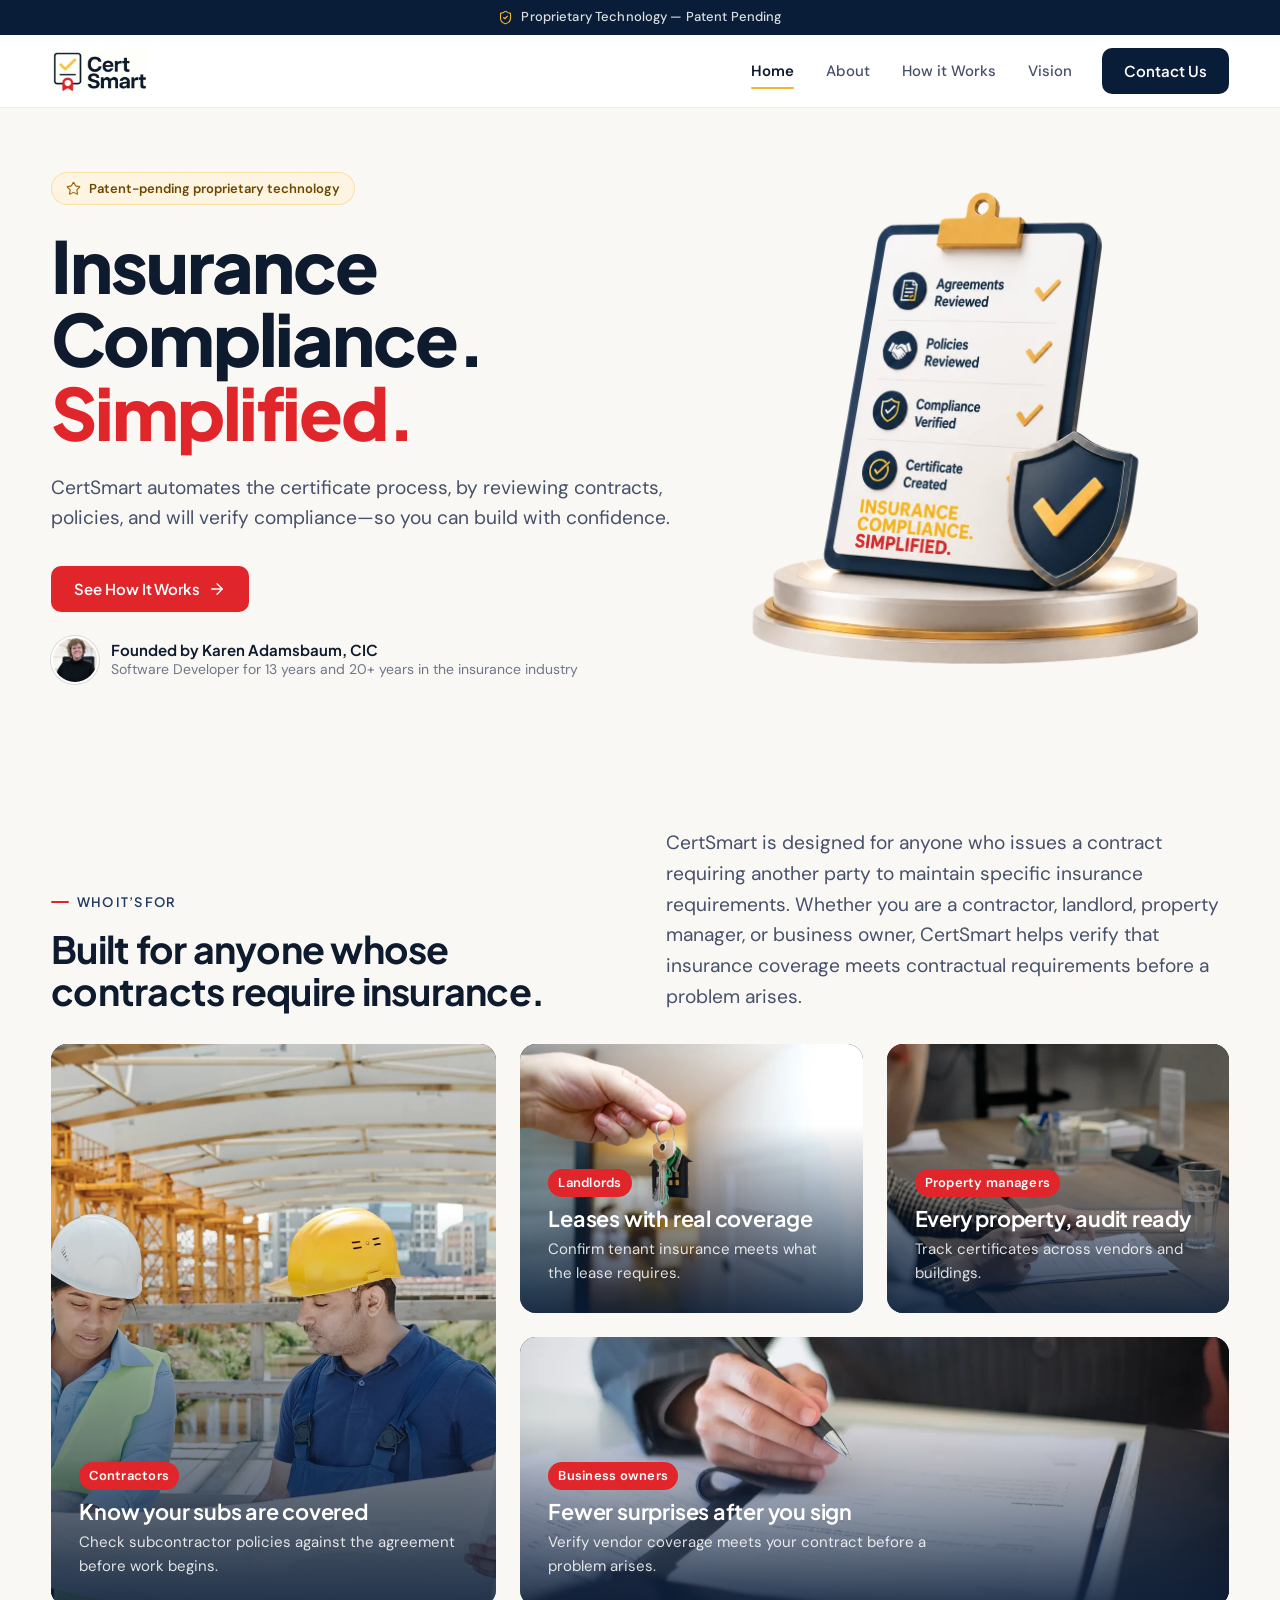
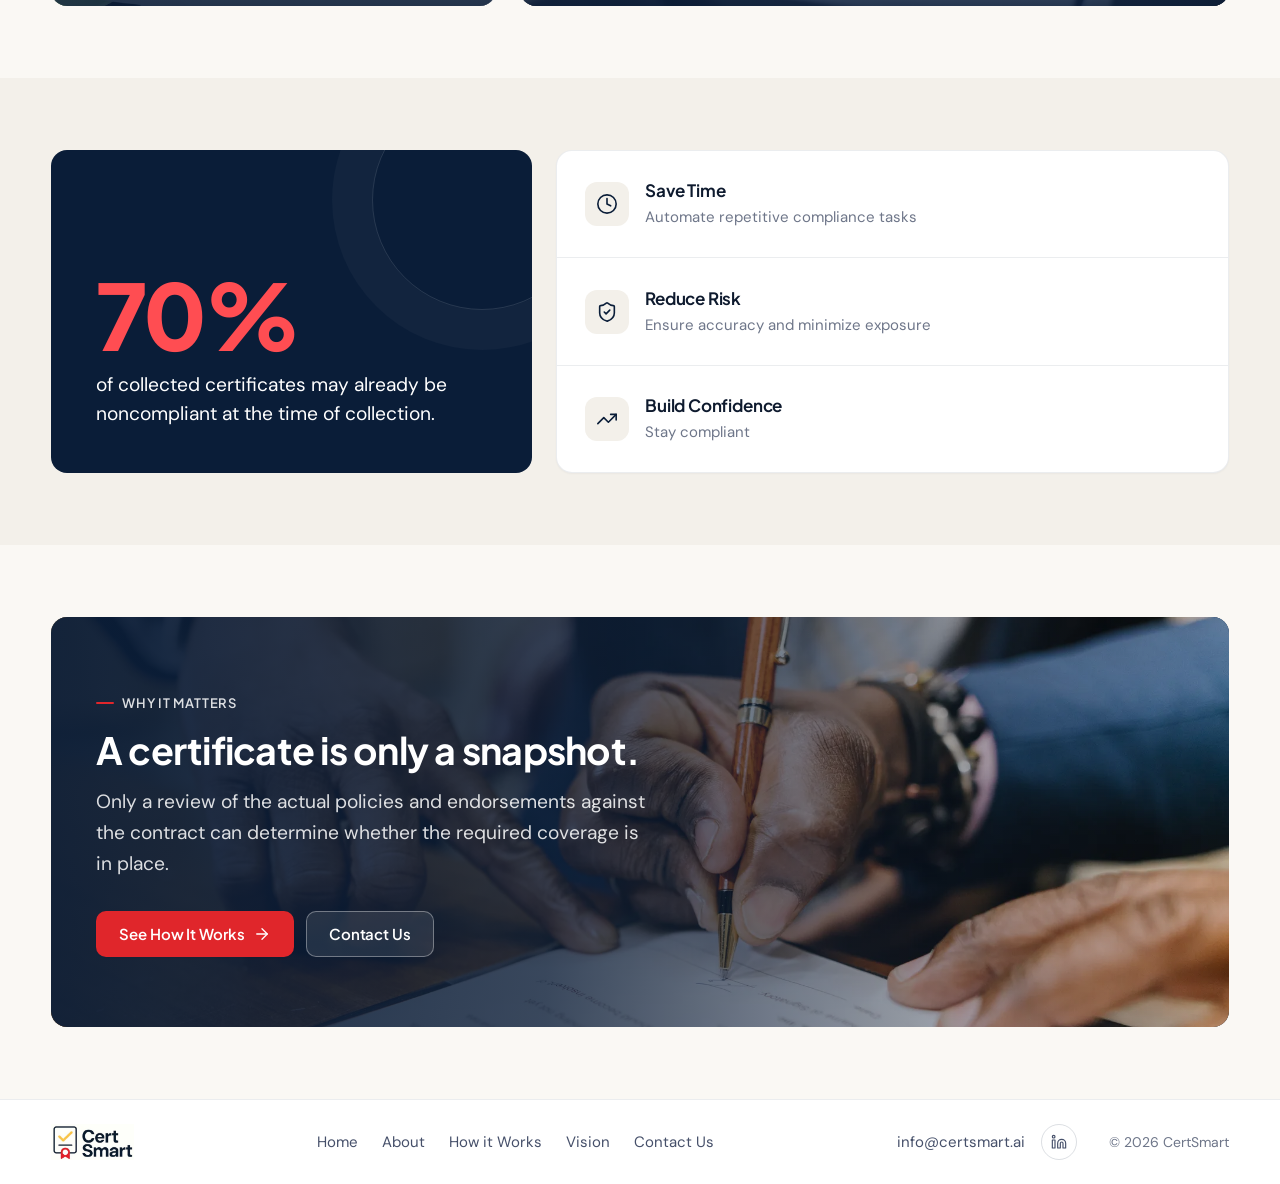
==== index.html @ 8e624dc0 "Normalize styling across all pages onto shared design tokens Audit of computed styles found drift be" ====
<!DOCTYPE html>
<html lang="en">
<head>
  <meta charset="UTF-8">
  <meta name="viewport" content="width=device-width, initial-scale=1">
  <title>CertSmart | Insurance Compliance, Simplified</title>
  <link rel="icon" type="image/png" sizes="32x32" href="assets/img/favicon-32.png">
  <link rel="icon" type="image/png" sizes="192x192" href="assets/img/favicon-192.png">
  <link rel="apple-touch-icon" href="assets/img/favicon-180.png">
  <link rel="preconnect" href="https://fonts.googleapis.com">
  <link rel="preconnect" href="https://fonts.gstatic.com" crossorigin>
  <link href="https://fonts.googleapis.com/css2?family=DM+Sans:opsz,wght@9..40,400..600&amp;family=Plus+Jakarta+Sans:wght@500..800&amp;display=swap" rel="stylesheet">
  <link rel="stylesheet" href="css/style.css?v=20261125u">
</head>
<body class="page-home">
  <div class="patent-bar">
    <svg class="icon" viewBox="0 0 24 24" aria-hidden="true"><path d="M20 13c0 5-3.5 7.5-7.66 8.95a1 1 0 0 1-.67-.01C7.5 20.5 4 18 4 13V6a1 1 0 0 1 1-1c2 0 4.5-1.2 6.24-2.72a1.17 1.17 0 0 1 1.52 0C14.51 3.81 17 5 19 5a1 1 0 0 1 1 1z"/><path d="m9 12 2 2 4-4"/></svg>
    Proprietary Technology &mdash; Patent Pending
  </div>

  <header class="site-header">
    <div class="wrap header-inner">
      <a href="index.html" class="brand"><img src="assets/img/logo.webp" alt="CertSmart logo" width="300" height="127"></a>
      <button class="nav-toggle" aria-label="Toggle navigation" aria-expanded="false" aria-controls="main-nav">
        <svg class="icon icon-menu" viewBox="0 0 24 24" aria-hidden="true"><path d="M4 6h16"/><path d="M4 12h16"/><path d="M4 18h16"/></svg><svg class="icon icon-close" viewBox="0 0 24 24" aria-hidden="true"><path d="M18 6 6 18"/><path d="m6 6 12 12"/></svg>
      </button>
      <nav class="main-nav" id="main-nav" aria-label="Main">
        <a href="index.html" class="active" aria-current="page">Home</a>
        <a href="about.html">About</a>
        <a href="how-it-works.html">How it Works</a>
        <a href="vision.html">Vision</a>
        <a href="contact.html" class="nav-cta">Contact Us</a>
      </nav>
    </div>
  </header>

  <main>
    <section class="hero">
      <div class="wrap hero-grid">
        <div class="hero-copy">
          <span class="pill"><svg class="icon" viewBox="0 0 24 24" aria-hidden="true"><path d="M11.53 2.3a.53.53 0 0 1 .95 0l2.31 4.68a2.12 2.12 0 0 0 1.6 1.16l5.16.76a.53.53 0 0 1 .3.9l-3.74 3.64a2.12 2.12 0 0 0-.61 1.88l.88 5.14a.53.53 0 0 1-.77.56l-4.62-2.43a2.12 2.12 0 0 0-1.97 0L6.4 21.01a.53.53 0 0 1-.77-.56l.88-5.14a2.12 2.12 0 0 0-.61-1.88L2.16 9.8a.53.53 0 0 1 .29-.91l5.17-.75a2.12 2.12 0 0 0 1.6-1.16z"/></svg>Patent-pending proprietary technology</span>
          <h1 class="h-display">
            <span>Insurance</span>
            <span>Compliance.</span>
            <span><span class="mark">Simplified.</span></span>
          </h1>
          <p class="lead">CertSmart automates the certificate process, by reviewing contracts, policies, and will verify compliance—so you can build with confidence.</p>
          <div class="hero-actions">
            <a href="how-it-works.html" class="btn btn-primary">See How It Works <svg class="icon" viewBox="0 0 24 24" aria-hidden="true"><path d="M5 12h14"/><path d="m12 5 7 7-7 7"/></svg></a>
            <div class="founder-chip">
              <span class="av"><img src="assets/img/karen-photo.webp" alt="Karen Adamsbaum"></span>
              <div><b>Founded by Karen Adamsbaum, CIC</b><span>Software Developer for 13 years and 20+ years in the insurance industry</span></div>
            </div>
          </div>
        </div>
        <div class="hero-media">
          <img src="assets/img/hero-clipboard.webp" alt="Compliance checklist showing agreements reviewed, policies reviewed, compliance verified, and certificate created, next to an insurance compliance shield icon." width="900" height="952">
        </div>
      </div>
    </section>

    <section class="section">
      <div class="wrap">
        <div class="section-head">
          <div>
            <span class="eyebrow">Who it&rsquo;s for</span>
            <h2 class="h2">Built for anyone whose contracts require insurance.</h2>
          </div>
          <p>CertSmart is designed for anyone who issues a contract requiring another party to maintain specific insurance requirements. Whether you are a contractor, landlord, property manager, or business owner, CertSmart helps verify that insurance coverage meets contractual requirements before a problem arises.</p>
        </div>
        <div class="audience">
          <article class="tile">
            <img src="assets/img/photo-builders.webp" alt="Two builders in hard hats reading a construction plan on site" loading="lazy" style="object-position: 50% 35%;">
            <div class="tile-body"><span class="tag">Contractors</span><h3>Know your subs are covered</h3><p>Check subcontractor policies against the agreement before work begins.</p></div>
          </article>
          <article class="tile">
            <img src="assets/img/photo-keys.webp" alt="Hand holding a set of house keys in an apartment hallway" loading="lazy">
            <div class="tile-body"><span class="tag">Landlords</span><h3>Leases with real coverage</h3><p>Confirm tenant insurance meets what the lease requires.</p></div>
          </article>
          <article class="tile">
            <img src="assets/img/photo-desk.webp" alt="Person reviewing a document at a conference table" loading="lazy">
            <div class="tile-body"><span class="tag">Property managers</span><h3>Every property, audit ready</h3><p>Track certificates across vendors and buildings.</p></div>
          </article>
          <article class="tile">
            <img src="assets/img/photo-review.webp" alt="Business owner in a suit reviewing and signing a contract" loading="lazy">
            <div class="tile-body"><span class="tag">Business owners</span><h3>Fewer surprises after you sign</h3><p>Verify vendor coverage meets your contract before a problem arises.</p></div>
          </article>
        </div>
      </div>
    </section>

    <section class="section section--alt">
      <div class="wrap">
        <div class="who-grid">
          <div class="stat-card">
            <span class="n">70%</span>
            <span class="t">of collected certificates may already be noncompliant at the time of collection.</span>
          </div>
          <div class="feature-strip">
            <div class="item">
              <span class="icon-tile"><svg class="icon" viewBox="0 0 24 24" aria-hidden="true"><circle cx="12" cy="12" r="10"/><path d="M12 6v6l4 2"/></svg></span>
              <div><h3>Save Time</h3><p>Automate repetitive compliance tasks</p></div>
            </div>
            <div class="item">
              <span class="icon-tile"><svg class="icon" viewBox="0 0 24 24" aria-hidden="true"><path d="M20 13c0 5-3.5 7.5-7.66 8.95a1 1 0 0 1-.67-.01C7.5 20.5 4 18 4 13V6a1 1 0 0 1 1-1c2 0 4.5-1.2 6.24-2.72a1.17 1.17 0 0 1 1.52 0C14.51 3.81 17 5 19 5a1 1 0 0 1 1 1z"/><path d="m9 12 2 2 4-4"/></svg></span>
              <div><h3>Reduce Risk</h3><p>Ensure accuracy and minimize exposure</p></div>
            </div>
            <div class="item">
              <span class="icon-tile"><svg class="icon" viewBox="0 0 24 24" aria-hidden="true"><path d="M22 7 13.5 15.5 8.5 10.5 2 17"/><path d="M16 7h6v6"/></svg></span>
              <div><h3>Build Confidence</h3><p>Stay compliant</p></div>
            </div>
          </div>
        </div>
      </div>
    </section>

    <section class="section">
      <div class="wrap">
        <div class="photo-band">
          <img src="assets/img/photo-signing.webp" alt="Two people signing a contract at a wooden desk" loading="lazy">
          <div class="band-copy">
            <span class="eyebrow">Why it matters</span>
            <h2 class="h2">A certificate is only a snapshot.</h2>
            <p>Only a review of the actual policies and endorsements against the contract can determine whether the required coverage is in place.</p>
            <div class="band-actions">
              <a href="how-it-works.html" class="btn btn-primary">See How It Works <svg class="icon" viewBox="0 0 24 24" aria-hidden="true"><path d="M5 12h14"/><path d="m12 5 7 7-7 7"/></svg></a>
              <a href="contact.html" class="btn btn-light">Contact Us</a>
            </div>
          </div>
        </div>
      </div>
    </section>
  </main>

  <footer class="site-footer">
    <div class="wrap footer-inner">
      <a href="index.html" class="footer-brand"><img src="assets/img/logo.webp" alt="CertSmart logo" width="300" height="127"></a>
      <nav class="footer-nav" aria-label="Footer">
        <a href="index.html">Home</a>
        <a href="about.html">About</a>
        <a href="how-it-works.html">How it Works</a>
        <a href="vision.html">Vision</a>
        <a href="contact.html">Contact Us</a>
      </nav>
      <div class="footer-right">
        <a href="mailto:info@certsmart.ai">info@certsmart.ai</a>
        <a class="social" href="https://www.linkedin.com/in/karen-adamsbaum/" aria-label="Karen Adamsbaum on LinkedIn" target="_blank" rel="noopener"><svg class="icon" viewBox="0 0 24 24" aria-hidden="true"><path d="M16 8a6 6 0 0 1 6 6v7h-4v-7a2 2 0 0 0-2-2 2 2 0 0 0-2 2v7h-4v-7a6 6 0 0 1 6-6z"/><rect width="4" height="12" x="2" y="9"/><circle cx="4" cy="4" r="2"/></svg></a>
      </div>
      <span class="footer-copy">&copy; 2026 CertSmart</span>
    </div>
  </footer>

  <script src="js/main.js?v=20261125t"></script>
</body>
</html>
---- css/style.css ----
/* ==========================================================================
   CertSmart — stylesheet
   Type: Plus Jakarta Sans (headings) + DM Sans (body)
   Palette: navy (base) · red (buttons + key emphasis only) · gold (highlight) · warm neutrals.
   Spacing scale: 4 · 8 · 12 · 16 · 24 · 32 · 48 · 64
   ========================================================================== */

:root {
  /* Color */
  --navy: #0A1D38;
  --navy-700: #142B4D;
  --navy-600: #1F3A63;
  --red: #E0262B;
  --red-600: #C21E23;
  --red-ink: #C21E23;          /* red for text on light bg */
  --red-50: #FDEDEC;
  --gold: #F5B72E;
  --gold-ink: #946100;          /* gold that passes contrast on light bg */
  --gold-50: #FDF5E1;
  --bg: #FAF8F4;
  --bg-alt: #F3F0EA;
  --surface: #FFFFFF;
  --ink: #0E1A2E;
  --body: #46506A;
  --muted: #6E7689;
  --line: rgba(10, 29, 56, 0.08);
  --line-strong: rgba(10, 29, 56, 0.14);

  /* Type */
  --font-head: "Plus Jakarta Sans", "Segoe UI", sans-serif;
  --font-body: "DM Sans", "Segoe UI", sans-serif;
  --fs-display: clamp(2.4rem, 1.6rem + 3.6vw, 4.5rem);
  --fs-h1: clamp(2.1rem, 1.5rem + 2.6vw, 3.6rem);
  --fs-h2: clamp(1.6rem, 1.25rem + 1.4vw, 2.35rem);
  --fs-h3: 1.0625rem;                                   /* compact card title */
  --fs-h3-lg: clamp(1.15rem, 1rem + 0.45vw, 1.35rem);   /* photo + feature card title */
  --fs-h3-xl: clamp(1.4rem, 1.15rem + 0.8vw, 1.85rem);  /* featured card title */
  --fs-lead: clamp(1.05rem, 1rem + 0.3vw, 1.2rem);      /* intro paragraph */
  --fs-quote: 1.0625rem;                                /* testimonial / pull quote */
  --fs-body: 1rem;
  --fs-card: 0.9375rem;                                 /* card description */
  --fs-small: 0.875rem;                                 /* captions, meta, notes */
  --fs-label: 0.8125rem;                                /* labels, pills, tags, eyebrows */
  --lh-small: 1.5;

  /* Space */
  --s-1: 4px; --s-2: 8px; --s-3: 12px; --s-4: 16px;
  --s-5: 24px; --s-6: 32px; --s-7: 48px; --s-8: 64px;
  --gutter: clamp(16px, 4vw, 4rem);
  --section: clamp(40px, 6vw, 4.5rem);
  --gap: clamp(16px, 2vw, 1.5rem);
  --gap-lg: clamp(24px, 4vw, 4rem);                     /* between layout columns */
  --pad-card: clamp(20px, 2.2vw, 2rem);                 /* standard card */
  --pad-panel: clamp(24px, 3.5vw, 3rem);                /* large panel / form / stat */
  --tile: 44px;                                         /* icon tile, avatar, step number */
  --tile-icon: 22px;

  /* Shape */
  --r-card: 16px;                                       /* top-level cards and media */
  --r-inner: 12px;                                      /* nested/compact cards, tiles, badges */
  --r-btn: 10px;
  --r-input: 8px;
  --shadow-sm: 0 1px 2px rgba(10, 29, 56, 0.04);
  --shadow: 0 1px 2px rgba(10, 29, 56, 0.04), 0 8px 24px rgba(10, 29, 56, 0.06);
  --shadow-lg: 0 1px 2px rgba(10, 29, 56, 0.05), 0 16px 40px rgba(10, 29, 56, 0.09);
  --ease: 180ms cubic-bezier(0.2, 0.6, 0.2, 1);
  --lift: translateY(-2px);                             /* card hover */
  --on-dark: rgba(255, 255, 255, 0.85);                 /* body text on navy/photos */
  --on-dark-muted: rgba(255, 255, 255, 0.65);           /* meta text on navy/photos */
}

/* ---------- Base ---------- */
*, *::before, *::after { box-sizing: border-box; }
html { -webkit-text-size-adjust: 100%; }
/* Wide screens (or zoomed out): scale type and spacing with the viewport
   so the layout keeps its proportions instead of looking small. */
@media (min-width: 1600px) {
  html { font-size: calc(16px + (100vw - 1600px) * 0.006); }
}
body {
  margin: 0;
  font-family: var(--font-body);
  font-size: var(--fs-body);
  line-height: 1.6;
  color: var(--body);
  background: var(--bg);
  -webkit-font-smoothing: antialiased;
  overflow-x: hidden;
}
img, video, svg { display: block; max-width: 100%; }
img { height: auto; }
a { color: inherit; text-decoration: none; }
h1, h2, h3, h4 {
  font-family: var(--font-head);
  color: var(--ink);
  margin: 0;
  line-height: 1.12;
  letter-spacing: -0.02em;
  font-weight: 700;
}
h3, h4 { letter-spacing: -0.01em; line-height: 1.3; font-weight: 650; }
p { margin: 0; }
:focus-visible { outline: 2px solid var(--gold); outline-offset: 3px; border-radius: 4px; }

.icon {
  width: 20px; height: 20px;
  fill: none; stroke: currentColor; stroke-width: 1.75;
  stroke-linecap: round; stroke-linejoin: round;
  flex: none;
}

/* Fluid wrapper: always fills the viewport width */
.wrap {
  width: 100%;
  padding-inline: var(--gutter);
}
.section { padding-block: var(--section); }
.section--alt { background: var(--bg-alt); }
.section--tight-top { padding-top: 0; }

/* ---------- Shared type pieces ---------- */
.eyebrow {
  display: inline-flex; align-items: center; gap: var(--s-2);
  font-family: var(--font-head);
  font-size: var(--fs-label); font-weight: 600;
  letter-spacing: 0.06em; text-transform: uppercase;
  color: var(--navy-600);
  margin-bottom: var(--s-4);
}
.eyebrow::before {
  content: ""; width: 18px; height: 2px; border-radius: 2px; background: var(--red);
}
.h-display { font-size: var(--fs-display); font-weight: 800; letter-spacing: -0.03em; line-height: 1.02; }
.h1 { font-size: var(--fs-h1); font-weight: 750; }
.h2 { font-size: var(--fs-h2); }
.h1 .soft, .h2 .soft { display: block; color: var(--navy-600); font-weight: 600; }
.lead { font-size: var(--fs-lead); color: var(--body); max-width: 58ch; }
.prose p { max-width: 62ch; }
.prose p + p { margin-top: var(--s-4); }

/* Labels and meta text share one line-height */
.eyebrow, .pill, .tag, .steps-label, .role, .future-num, .quote figcaption, .info-list small, .form-note, .form-status { line-height: var(--lh-small); }

/* Emphasised headline word */
.mark { color: var(--red); white-space: nowrap; }

.pill {
  display: inline-flex; align-items: center; gap: var(--s-2);
  padding: 6px 14px;
  border-radius: 999px;
  background: var(--gold-50);
  border: 1px solid rgba(245, 183, 46, 0.35);
  color: #6B4700;
  font-size: var(--fs-label); font-weight: 600;
}
.pill .icon { width: 15px; height: 15px; color: var(--gold-ink); }

/* ---------- Buttons ---------- */
.btn {
  display: inline-flex; align-items: center; justify-content: center; gap: var(--s-2);
  min-height: 46px;
  padding: 0 22px;
  border-radius: var(--r-btn);
  border: 1px solid transparent;
  font-family: var(--font-head);
  font-size: var(--fs-card); font-weight: 600;
  letter-spacing: -0.005em;
  cursor: pointer;
  transition: transform var(--ease), background-color var(--ease), border-color var(--ease), box-shadow var(--ease), color var(--ease);
}
.btn .icon { width: 18px; height: 18px; transition: transform var(--ease); }
.btn:hover .icon { transform: translateX(2px); }
.btn-primary { background: var(--red); color: #fff; box-shadow: var(--shadow-sm); }
.btn-primary:hover { background: var(--red-600); transform: translateY(-1px); box-shadow: var(--shadow); }
.btn-primary:active { transform: translateY(0); }
.btn-ghost { background: var(--surface); color: var(--ink); border-color: var(--line-strong); }
.btn-ghost:hover { border-color: rgba(10, 29, 56, 0.28); transform: translateY(-1px); }
.btn-block { width: 100%; }
.btn-light { background: rgba(255, 255, 255, 0.1); color: #fff; border-color: rgba(255, 255, 255, 0.35); }
.btn-light:hover { background: rgba(255, 255, 255, 0.18); border-color: rgba(255, 255, 255, 0.6); transform: translateY(-1px); }

/* ---------- Patent bar + header ---------- */
.patent-bar {
  display: flex; align-items: center; justify-content: center; gap: var(--s-2);
  padding: 7px var(--gutter);
  background: var(--navy);
  color: var(--on-dark);
  font-size: var(--fs-label); font-weight: 500; letter-spacing: 0.01em;
  text-align: center;
}
.patent-bar .icon { width: 15px; height: 15px; color: var(--gold); }

.site-header {
  position: sticky; top: 0; z-index: 50;
  background: rgba(255, 255, 255, 0.96);
  border-bottom: 1px solid var(--line);
}
.header-inner {
  display: flex; align-items: center; justify-content: space-between; gap: var(--s-5);
  min-height: 4.5rem;
}
.brand img { height: 2.625rem; width: auto; }
.main-nav { display: flex; align-items: center; gap: var(--s-1); }
.main-nav a {
  position: relative;
  padding: 8px 14px;
  border-radius: var(--r-input);
  font-size: var(--fs-card); font-weight: 500;
  color: var(--body);
  transition: color var(--ease), background-color var(--ease);
}
.main-nav a:hover { color: var(--ink); background: var(--bg-alt); }
.main-nav a.active { color: var(--ink); font-weight: 600; }
.main-nav a.active::after {
  content: ""; position: absolute; left: 14px; right: 14px; bottom: 2px;
  height: 2px; border-radius: 2px; background: var(--gold);
}
.main-nav a.nav-cta {
  margin-left: var(--s-3);
  display: inline-flex; align-items: center;
  min-height: 46px; padding: 0 22px;
  background: var(--navy); color: #fff;
  font-family: var(--font-head); font-weight: 600;
  border-radius: var(--r-btn);
}
.main-nav a.nav-cta:hover { background: var(--navy-700); color: #fff; }
.main-nav a.nav-cta.active::after { display: none; }

.nav-toggle {
  display: none;
  width: 44px; height: 44px;
  border: 1px solid var(--line-strong); border-radius: var(--r-btn);
  background: var(--surface); color: var(--ink);
  align-items: center; justify-content: center;
  cursor: pointer;
}
.nav-toggle .icon { width: 22px; height: 22px; }
.nav-toggle .icon-close { display: none; }
.nav-toggle[aria-expanded="true"] .icon-menu { display: none; }
.nav-toggle[aria-expanded="true"] .icon-close { display: block; }

/* ---------- Media panels ---------- */
.media-panel {
  position: relative;
  border-radius: var(--r-card);
  background: linear-gradient(180deg, #F4EFE5 0%, #EDE7DB 100%);
  border: 1px solid var(--line);
  overflow: hidden;
  display: grid; place-items: center;
  padding: var(--pad-panel);
}
.media-panel .dots {
  position: absolute; inset: 0; width: 100%; height: 100%;
  object-fit: cover; opacity: 0.18; mix-blend-mode: multiply;
}
.media-panel > img:not(.dots) { position: relative; }

/* ---------- Home ---------- */
.hero { padding-block: clamp(32px, 5vw, 64px) var(--section); }
.hero-grid {
  display: grid;
  grid-template-columns: minmax(0, 1.1fr) minmax(0, 0.9fr);
  gap: var(--gap-lg);
  align-items: center;
}
.hero-copy .pill { margin-bottom: var(--s-5); }
.hero-copy .h-display { margin-bottom: var(--s-5); }
.hero-copy .h-display > span { display: block; }
.hero-copy .lead { margin-bottom: var(--s-6); }
.hero-actions { display: flex; flex-wrap: wrap; align-items: center; gap: var(--s-5); }
.hero-media { display: flex; align-items: center; justify-content: center; }
.hero-media img { width: auto; max-width: 88%; max-height: min(68vh, 40rem); }

.founder-chip { display: flex; align-items: center; gap: var(--s-3); }
.founder-chip .av {
  width: 48px; height: 48px; border-radius: 50%; overflow: hidden; flex: none;
  background: #E9E4DA url(../assets/img/office-bg.jpg) center / cover;
  border: 2px solid var(--surface);
  box-shadow: 0 0 0 1px var(--line-strong);
}
.founder-chip .av img { width: 100%; height: 100%; object-fit: cover; object-position: 50% 10%; }
.founder-chip b { display: block; font-family: var(--font-head); font-size: var(--fs-card); font-weight: 650; color: var(--ink); line-height: 1.3; }
.founder-chip span { display: block; font-size: var(--fs-small); color: var(--muted); line-height: var(--lh-small); }

.who-grid {
  display: grid;
  grid-template-columns: minmax(0, 1fr) minmax(0, 1.4fr);
  gap: var(--gap);
  align-items: stretch;
}
.stat-card {
  position: relative;
  background: var(--navy);
  color: var(--on-dark);
  border-radius: var(--r-card);
  padding: var(--pad-panel);
  display: flex; flex-direction: column; justify-content: flex-end;
  overflow: hidden;
  min-height: 240px;
}
.stat-card::before {
  content: ""; position: absolute; right: -60px; top: -60px;
  width: 220px; height: 220px; border-radius: 50%;
  border: 1px solid rgba(255, 255, 255, 0.12);
  box-shadow: 0 0 0 40px rgba(255, 255, 255, 0.03);
}
.stat-card .n {
  font-family: var(--font-head);
  font-size: clamp(3.5rem, 2.5rem + 4vw, 6rem);
  font-weight: 800; letter-spacing: -0.04em; line-height: 0.9;
  color: #FF4D52;
  margin-bottom: var(--s-4);
}
.stat-card .t { font-size: var(--fs-lead); line-height: 1.5; max-width: 30ch; color: #fff; }

.feature-strip {
  display: grid;
  grid-template-columns: repeat(3, minmax(0, 1fr));
  margin-top: var(--gap);
  border: 1px solid var(--line);
  border-radius: var(--r-card);
  background: var(--surface);
  box-shadow: var(--shadow-sm);
  overflow: hidden;
}
.feature-strip .item {
  display: flex; gap: var(--s-4); align-items: flex-start;
  padding: var(--s-5) var(--pad-card);
  transition: background-color var(--ease);
}
.feature-strip .item + .item { border-left: 1px solid var(--line); }
.feature-strip .item:hover { background: #FDFCFA; }
.who-grid .feature-strip { grid-template-columns: 1fr; margin-top: 0; }
.who-grid .feature-strip .item { align-items: center; padding-block: var(--pad-card); }
.who-grid .feature-strip .item + .item { border-left: 0; border-top: 1px solid var(--line); }
.icon-tile {
  width: var(--tile); height: var(--tile); border-radius: var(--r-inner); flex: none;
  display: grid; place-items: center;
  background: var(--bg-alt); color: var(--navy);
}
.icon-tile .icon, .future-icon .icon, .step-body > .icon { width: var(--tile-icon); height: var(--tile-icon); }
.icon-tile--navy { background: var(--navy); color: var(--gold); }
.feature-strip h3, .benefit h3 { font-size: var(--fs-h3); margin-bottom: var(--s-1); }
.feature-strip p, .benefit p, .person p, .step-desc { font-size: var(--fs-card); color: var(--muted); }

/* ---------- About ---------- */
.split {
  display: grid;
  grid-template-columns: minmax(0, 1fr) minmax(0, 1.05fr);
  gap: var(--gap-lg);
  align-items: center;
}
.split-copy .h1 { margin-bottom: var(--s-5); }
.split-copy .prose { margin-bottom: var(--s-6); }
.device-panel { aspect-ratio: 4 / 3; }
.device-panel img:not(.dots) { width: 94%; }

.benefits {
  display: grid;
  grid-template-columns: repeat(2, minmax(0, 1fr));
  background: var(--surface);
  border: 1px solid var(--line);
  border-radius: var(--r-card);
  box-shadow: var(--shadow-sm);
  overflow: hidden;
}
.benefit {
  display: flex; gap: var(--s-4); align-items: flex-start;
  padding: var(--pad-card);
}
.benefit:nth-child(even) { border-left: 1px solid var(--line); }
.benefit:nth-child(n+3) { border-top: 1px solid var(--line); }

.board {
  display: grid;
  grid-template-columns: minmax(200px, 0.7fr) minmax(0, 2fr);
  gap: var(--gap-lg);
  align-items: start;
}
.board-head { position: sticky; top: 104px; }
.board-grid {
  display: grid;
  grid-template-columns: repeat(2, minmax(0, 1fr));
  gap: var(--gap);
}
.person {
  background: var(--surface);
  border: 1px solid var(--line);
  border-radius: var(--r-card);
  padding: var(--pad-card);
  box-shadow: var(--shadow-sm);
  transition: transform var(--ease), box-shadow var(--ease), border-color var(--ease);
}
.person:hover { transform: var(--lift); box-shadow: var(--shadow); border-color: var(--line-strong); }
.person-top { display: flex; align-items: center; gap: var(--s-3); margin-bottom: var(--s-3); }
.ini {
  width: var(--tile); height: var(--tile); border-radius: 50%; flex: none;
  display: grid; place-items: center;
  background: var(--bg-alt); color: var(--navy);
  border: 1px solid var(--line);
  font-family: var(--font-head); font-weight: 700; font-size: var(--fs-small); letter-spacing: 0.02em;
}
.person:first-child .ini { background: var(--navy); color: var(--gold); border-color: var(--navy); }
.person h4 { font-size: var(--fs-h3); }
.role { display: block; font-size: var(--fs-label); color: var(--navy-600); font-weight: 600; line-height: var(--lh-small); }


/* ---------- How it works ---------- */
.how-grid {
  display: grid;
  grid-template-columns: minmax(0, 0.85fr) minmax(0, 1.15fr);
  gap: var(--gap-lg);
  align-items: start;
}
.how-copy .h1 { margin-bottom: var(--s-5); }
.steps-label {
  display: flex; flex-wrap: wrap; align-items: center; justify-content: space-between; gap: var(--s-2) var(--s-4);
  font-family: var(--font-head); font-size: var(--fs-label); font-weight: 600;
  color: var(--muted); margin-bottom: var(--s-4);
}
.steps-hint { display: inline-flex; align-items: center; gap: 6px; font-family: var(--font-body); font-weight: 500; font-size: var(--fs-label); }
.steps-hint .icon { width: 12px; height: 12px; fill: currentColor; }
.steps { list-style: none; margin: 0; padding: 0; position: relative; --p: 0; }
/* timeline track + fill (fill height follows overall video progress, set by JS) */
.steps::before, .steps::after {
  content: ""; position: absolute; left: 21px; top: 28px;
  width: 2px; border-radius: 2px;
}
.steps::before { bottom: 28px; background: var(--line-strong); }
.steps::after { height: calc((100% - 56px) * var(--p)); background: var(--gold); transition: height 250ms linear; }
.step {
  position: relative;
  display: grid; grid-template-columns: 44px minmax(0, 1fr); gap: var(--s-4);
  align-items: start;
}
.step + .step { margin-top: var(--s-3); }
.step-num {
  width: 44px; height: 44px; border-radius: 50%;
  display: grid; place-items: center;
  background: var(--surface); color: var(--navy);
  border: 1px solid var(--line-strong);
  font-family: var(--font-head); font-weight: 700;
  position: relative; z-index: 1;
  transition: background-color var(--ease), color var(--ease), border-color var(--ease);
}
.step-num .done-icon { display: none; width: 18px; height: 18px; stroke-width: 2.5; }
.step-body {
  position: relative; overflow: hidden;
  width: 100%;
  display: flex; align-items: center; justify-content: space-between; gap: var(--s-4);
  background: var(--surface);
  border: 1px solid var(--line);
  border-radius: var(--r-inner);
  padding: var(--s-4) var(--s-5);
  box-shadow: var(--shadow-sm);
  font: inherit; color: inherit; text-align: left;
  cursor: pointer;
  transition: transform var(--ease), box-shadow var(--ease), border-color var(--ease);
}
.step-body:hover { transform: var(--lift); box-shadow: var(--shadow); border-color: var(--line-strong); }
.step-title { display: block; font-family: var(--font-head); font-size: var(--fs-h3); font-weight: 650; letter-spacing: -0.01em; color: var(--ink); line-height: 1.3; margin-bottom: 2px; }
.step-desc { display: block; }
.step-body > .icon { color: var(--muted); transition: color var(--ease); }
.step-progress { position: absolute; left: 0; right: 0; bottom: 0; height: 3px; background: transparent; }
.step-progress span { display: block; height: 100%; width: 0; background: var(--gold); transition: width 250ms linear; }

/* Active step */
.step.is-active .step-body { border-color: rgba(10, 29, 56, 0.28); box-shadow: var(--shadow); }
.step.is-active .step-body .icon { color: var(--navy); }
.step.is-active .step-num { background: var(--navy); color: var(--gold); border-color: var(--navy); }
.step.is-active .step-progress { background: var(--bg-alt); }
/* Completed steps */
.step.is-done .step-num { background: var(--gold-50); border-color: rgba(245, 183, 46, 0.5); color: var(--gold-ink); }
.step.is-done .step-num .n { display: none; }
.step.is-done .step-num .done-icon { display: block; }

.video-frame {
  border-radius: var(--r-card);
  overflow: hidden;
  background: var(--navy);
  border: 1px solid var(--line);
  box-shadow: var(--shadow-lg);
}
.video-frame video { width: 100%; height: auto; aspect-ratio: 16 / 9; object-fit: cover; background: var(--navy); }

.voices {
  display: grid;
  grid-template-columns: minmax(200px, 0.7fr) minmax(0, 2fr);
  gap: var(--gap-lg);
  align-items: start;
}
.voices-head .h2 { margin-bottom: var(--s-4); }
.quotes { display: grid; grid-template-columns: repeat(2, minmax(0, 1fr)); gap: var(--gap); align-items: stretch; }
.quotes .quote { display: flex; flex-direction: column; }
.quotes .quote figcaption { margin-top: auto; }
.quotes .quote p { margin-bottom: var(--s-5); }
.quote {
  margin: 0;
  border-radius: var(--r-card);
  padding: var(--pad-card);
  background: var(--surface);
  border: 1px solid var(--line);
  box-shadow: var(--shadow-sm);
}
.quote--dark { background: var(--navy); border-color: var(--navy); }
.quote.quote--dark p { color: #fff; }
.quote.quote--dark figcaption { color: var(--on-dark-muted); }
.quote .qmark { width: 28px; height: 28px; color: var(--gold); margin-bottom: var(--s-4); }
.quote p { font-size: var(--fs-quote); line-height: 1.65; color: var(--ink); }
.quote figcaption {
  margin-top: var(--s-5); padding-top: var(--s-4);
  border-top: 1px solid var(--line);
  font-size: var(--fs-small); color: var(--muted);
}
.quote--dark figcaption { border-top-color: rgba(255, 255, 255, 0.12); }
.quote figcaption b { font-family: var(--font-head); color: inherit; font-weight: 600; }
.quote:not(.quote--dark) figcaption b { color: var(--ink); }

/* ---------- Vision ---------- */
.vision-grid {
  display: grid;
  grid-template-columns: minmax(0, 1.1fr) minmax(0, 0.9fr);
  gap: var(--gap-lg);
  align-items: stretch;
}
.vision-copy .h1 { margin-bottom: var(--s-5); }
.portrait {
  position: relative;
  min-height: 460px;
  border-radius: var(--r-card);
  overflow: hidden;
  background: #EFEBE3 url(../assets/img/office-bg.jpg) center / cover;
  border: 1px solid var(--line);
  display: flex; align-items: flex-end; justify-content: center;
}
.portrait .karen { width: 88%; position: relative; }
.portrait-quote {
  position: absolute; left: var(--s-4); right: var(--s-4); bottom: var(--s-4);
  margin: 0;
  background: var(--surface);
  border-radius: var(--r-inner);
  padding: var(--s-4) var(--s-5);
  box-shadow: var(--shadow-lg);
  border-left: 3px solid var(--gold);
}
.portrait-quote p { font-family: var(--font-head); font-weight: 600; font-size: var(--fs-quote); line-height: 1.45; color: var(--ink); letter-spacing: -0.01em; }
.portrait-quote cite { display: block; margin-top: var(--s-2); font-style: normal; font-size: var(--fs-small); line-height: var(--lh-small); color: var(--muted); }

.future-head { margin-bottom: var(--s-6); }

/* Bento grid: wide navy feature card first, wide tinted card last */
.future-grid {
  display: grid;
  grid-template-columns: repeat(4, minmax(0, 1fr));
  gap: var(--gap);
}
.future-card {
  position: relative; overflow: hidden;
  display: flex; flex-direction: column;
  min-height: 13.5rem;
  padding: var(--pad-card);
  background: var(--surface);
  border: 1px solid var(--line);
  border-radius: var(--r-card);
  box-shadow: var(--shadow-sm);
  transition: transform var(--ease), box-shadow var(--ease), border-color var(--ease);
}
.future-card::after {
  content: ""; position: absolute; left: 0; right: 0; top: 0; height: 3px;
  background: var(--gold);
  transform: scaleX(0); transform-origin: left;
  transition: transform var(--ease);
}
.future-card:hover { transform: var(--lift); box-shadow: var(--shadow); border-color: var(--line-strong); }
.future-card:hover::after { transform: scaleX(1); }
.future-top { display: flex; align-items: flex-start; justify-content: space-between; margin-bottom: auto; padding-bottom: var(--s-6); }
.future-icon {
  width: var(--tile); height: var(--tile); border-radius: var(--r-inner);
  display: grid; place-items: center;
  background: var(--bg-alt); color: var(--navy);
  transition: background-color var(--ease), color var(--ease);
}

.future-card:hover .future-icon { background: var(--navy); color: var(--gold); }
.future-num { font-family: var(--font-head); font-size: var(--fs-label); font-weight: 600; color: var(--muted); letter-spacing: 0.02em; }
.future-card h3 { font-size: var(--fs-h3-lg); margin-bottom: var(--s-1); }
.future-card p { font-size: var(--fs-card); color: var(--muted); max-width: 40ch; }

.future-card:first-child { grid-column: span 2; background: var(--navy); border-color: var(--navy); }
.future-card:first-child h3 { color: #fff; font-size: var(--fs-h3-xl); }
.future-card:first-child p { color: var(--on-dark); font-size: var(--fs-lead); }
.future-card:first-child .future-icon { background: rgba(255, 255, 255, 0.08); color: var(--gold); }
.future-card:first-child .future-num { color: var(--on-dark-muted); }
.future-card:first-child:hover .future-icon { background: var(--gold); color: var(--navy); }
.future-card:last-child { grid-column: span 2; background: var(--gold-50); border-color: rgba(245, 183, 46, 0.35); }
.future-card:last-child .future-icon { background: #fff; }

/* ---------- Contact ---------- */
.contact-grid {
  display: grid;
  grid-template-columns: minmax(0, 0.9fr) minmax(0, 1.1fr);
  gap: var(--gap-lg);
  align-items: start;
}
.contact-copy .h1 { margin-bottom: var(--s-5); }
.contact-copy .prose { margin-bottom: var(--s-6); }
.info-list { list-style: none; margin: 0; padding: 0; border-top: 1px solid var(--line-strong); }
.info-list li {
  display: flex; gap: var(--s-4); align-items: center;
  padding: var(--s-4) 0;
  border-bottom: 1px solid var(--line-strong);
}

.info-list span, .info-list a { display: block; font-weight: 500; color: var(--ink); }
.info-list a:hover { color: var(--navy-600); }
.info-list small { display: block; font-size: var(--fs-small); color: var(--muted); }

.form-card {
  background: var(--surface);
  border: 1px solid var(--line);
  border-radius: var(--r-card);
  box-shadow: var(--shadow-lg);
  padding: var(--pad-panel);
}
.form-card .h2 { font-size: var(--fs-h3-xl); margin-bottom: var(--s-5); }
.form-row { display: grid; grid-template-columns: repeat(2, minmax(0, 1fr)); gap: var(--s-4); }
.form-group { display: flex; flex-direction: column; gap: 6px; margin-bottom: var(--s-4); }
.form-group[hidden] { display: none; }
.form-group label { font-size: var(--fs-small); font-weight: 600; color: var(--ink); }
.form-group input, .form-group select, .form-group textarea {
  width: 100%;
  font: inherit; font-size: var(--fs-card); color: var(--ink);
  background: #FCFBF9;
  border: 1px solid var(--line-strong);
  border-radius: var(--r-input);
  padding: 11px 14px;
  transition: border-color var(--ease), box-shadow var(--ease), background-color var(--ease);
}
.form-group textarea { resize: vertical; min-height: 140px; }
.form-group select {
  appearance: none;
  background-image: url("data:image/svg+xml,%3Csvg xmlns='http://www.w3.org/2000/svg' width='16' height='16' viewBox='0 0 24 24' fill='none' stroke='%236E7689' stroke-width='2' stroke-linecap='round' stroke-linejoin='round'%3E%3Cpath d='m6 9 6 6 6-6'/%3E%3C/svg%3E");
  background-repeat: no-repeat; background-position: right 12px center;
  padding-right: 40px;
}
.form-group input:hover, .form-group select:hover, .form-group textarea:hover { border-color: rgba(10, 29, 56, 0.24); }
.form-group input:focus, .form-group select:focus, .form-group textarea:focus {
  outline: none; background: #fff;
  border-color: var(--navy-600);
  box-shadow: 0 0 0 3px rgba(31, 58, 99, 0.12);
}
.form-status { display: none; margin-top: var(--s-3); font-size: var(--fs-small); font-weight: 500; padding: 10px 14px; border-radius: var(--r-input); }
.form-status.show { display: block; }
.form-status.success { color: #1A6B35; background: #EAF6EE; }
.form-status.error { color: #A32024; background: #FCEDED; }
.form-note { display: flex; align-items: center; gap: var(--s-2); margin-top: var(--s-3); font-size: var(--fs-small); color: var(--muted); }
.form-note .icon { width: 15px; height: 15px; }

/* ---------- Footer ---------- */
.site-footer { background: var(--surface); border-top: 1px solid var(--line); padding-block: var(--s-5); }
.footer-inner {
  display: grid;
  grid-template-columns: auto 1fr auto auto;
  align-items: center;
  gap: var(--s-4) var(--s-6);
}
.footer-brand img { height: 2.25rem; width: auto; }
.footer-nav { display: flex; flex-wrap: wrap; gap: var(--s-1) var(--s-5); justify-content: center; }
.footer-nav a, .footer-right a { font-size: var(--fs-card); color: var(--body); transition: color var(--ease); }
.footer-nav a:hover, .footer-right a:hover { color: var(--ink); }
.footer-right { display: flex; align-items: center; gap: var(--s-4); }
.social {
  width: 36px; height: 36px; border-radius: 50%;
  display: grid; place-items: center;
  border: 1px solid var(--line-strong);
  transition: border-color var(--ease), background-color var(--ease), transform var(--ease);
}
.social .icon { width: 16px; height: 16px; }
.social:hover { background: var(--navy); border-color: var(--navy); color: var(--gold) !important; transform: translateY(-1px); }
.footer-copy { font-size: var(--fs-small); color: var(--muted); white-space: nowrap; }

/* ---------- Photo components ---------- */
.section-head {
  display: grid;
  grid-template-columns: minmax(0, 1fr) minmax(0, 1fr);
  gap: var(--s-5) var(--gap-lg);
  align-items: end;
  margin-bottom: var(--s-6);
}
.section-head p { font-size: var(--fs-lead); max-width: 60ch; }

/* Bento grid of captioned photos */
.audience {
  display: grid;
  grid-template-columns: minmax(0, 1.3fr) minmax(0, 1fr) minmax(0, 1fr);
  grid-template-rows: repeat(2, clamp(220px, 21vw, 300px));
  gap: var(--gap);
}
.audience .tile:first-child { grid-row: 1 / span 2; }
.audience .tile:last-child { grid-column: 2 / span 2; }
.tile {
  position: relative; isolation: isolate;
  display: flex; align-items: flex-end;
  border-radius: var(--r-card);
  overflow: hidden;
  background: var(--navy);
  color: #fff;
}
.tile img {
  position: absolute; inset: 0; z-index: -2;
  width: 100%; height: 100%; object-fit: cover;
  transition: transform var(--ease);
}
.tile::after {
  content: ""; position: absolute; inset: 0; z-index: -1;
  background: linear-gradient(180deg, rgba(10, 29, 56, 0) 30%, rgba(10, 29, 56, 0.88) 100%);
}
.tile:hover img { transform: scale(1.03); }
.tile-body { padding: var(--pad-card); }
.tag {
  display: inline-flex; align-items: center;
  padding: 4px 10px; border-radius: 999px;
  background: var(--red); color: #fff;
  font-size: var(--fs-label); font-weight: 600; letter-spacing: 0.02em;
  margin-bottom: var(--s-2);
}
.tile h3 { color: #fff; font-size: var(--fs-h3-lg); margin-bottom: var(--s-1); }
.tile p { color: var(--on-dark); font-size: var(--fs-card); max-width: 38ch; }

/* Full-width photo band with text */
.photo-band {
  position: relative; isolation: isolate;
  display: flex; align-items: center;
  min-height: clamp(340px, 32vw, 460px);
  padding: var(--pad-panel);
  border-radius: var(--r-card);
  overflow: hidden;
  background: var(--navy);
}
.photo-band > img {
  position: absolute; inset: 0; z-index: -2;
  width: 100%; height: 100%; object-fit: cover;
}
.photo-band::before {
  content: ""; position: absolute; inset: 0; z-index: -1;
  background: linear-gradient(90deg, rgba(10, 29, 56, 0.95) 0%, rgba(10, 29, 56, 0.8) 42%, rgba(10, 29, 56, 0.1) 100%);
}
.band-copy { max-width: 35rem; }
.band-copy .eyebrow { color: var(--on-dark); }
.band-copy .h2 { color: #fff; margin-bottom: var(--s-4); }
.band-copy p { color: var(--on-dark); font-size: var(--fs-lead); margin-bottom: var(--s-6); }
.band-actions { display: flex; flex-wrap: wrap; gap: var(--s-3); }

/* Photo + text split */
.photo-split {
  display: grid;
  grid-template-columns: minmax(0, 1.1fr) minmax(0, 1fr);
  gap: var(--gap-lg);
  align-items: center;
}
.photo-split .h2 { margin-bottom: var(--s-4); }
.photo-frame {
  position: relative;
  border-radius: var(--r-card);
  overflow: hidden;
  aspect-ratio: 4 / 3;
  background: var(--bg-alt);
}
.photo-frame > img { width: 100%; height: 100%; object-fit: cover; }
.photo-badge {
  position: absolute; left: var(--s-4); bottom: var(--s-4);
  display: flex; align-items: center; gap: var(--s-3);
  max-width: calc(100% - 32px);
  background: var(--surface);
  border-radius: var(--r-inner);
  padding: var(--s-3) var(--s-4);
  box-shadow: var(--shadow-lg);
}
.photo-badge .icon-tile { background: var(--navy); color: var(--gold); }
.photo-badge b { display: block; font-family: var(--font-head); font-size: var(--fs-card); color: var(--ink); line-height: 1.3; }
.photo-badge small { display: block; font-size: var(--fs-small); color: var(--muted); line-height: var(--lh-small); }

@media (max-width: 960px) {
  .section-head, .photo-split { grid-template-columns: 1fr; }
  .audience { grid-template-columns: repeat(2, minmax(0, 1fr)); grid-template-rows: none; grid-auto-rows: 260px; }
  .audience .tile:first-child, .audience .tile:last-child { grid-row: auto; grid-column: 1 / -1; }
}
@media (max-width: 600px) {
  .audience { grid-template-columns: 1fr; grid-auto-rows: 240px; }
  .photo-band { align-items: flex-end; min-height: 440px; }
  .photo-band::before { background: linear-gradient(180deg, rgba(10, 29, 56, 0.35) 0%, rgba(10, 29, 56, 0.92) 55%); }
  .band-actions .btn { flex: 1 1 auto; }
}

/* ==========================================================================
   Responsive
   ========================================================================== */
@media (max-width: 1100px) {
  .board, .voices { grid-template-columns: 1fr; }
  .board-head { position: static; }
  .future-grid { grid-template-columns: repeat(2, minmax(0, 1fr)); }
}

@media (max-width: 1100px) {
  .footer-inner { grid-template-columns: auto 1fr auto; }
  .footer-copy { grid-column: 1 / -1; padding-top: var(--s-4); border-top: 1px solid var(--line); }
}

@media (max-width: 960px) {
  .main-nav {
    position: absolute; left: 0; right: 0; top: 100%;
    flex-direction: column; align-items: stretch; gap: 2px;
    padding: var(--s-3) var(--gutter) var(--s-4);
    background: var(--surface);
    border-bottom: 1px solid var(--line);
    box-shadow: 0 12px 24px rgba(10, 29, 56, 0.08);
    display: none;
  }
  .main-nav.open { display: flex; }
  .main-nav a { padding: 12px 12px; }
  .main-nav a.active::after { left: 0; right: auto; top: 12px; bottom: 12px; width: 2px; height: auto; }
  .main-nav a.nav-cta { margin: var(--s-2) 0 0; text-align: center; }
  .nav-toggle { display: inline-flex; }

  .hero-grid, .split, .how-grid, .vision-grid, .contact-grid, .who-grid { grid-template-columns: 1fr; }
  .hero-media img { width: min(70%, 440px); }
  .portrait { min-height: 0; flex-direction: column; align-items: center; padding-top: var(--s-6); }
  .portrait .karen { width: min(82%, 440px); }
  .portrait-quote { position: relative; left: auto; right: auto; bottom: auto; align-self: stretch; margin: -24px var(--s-4) var(--s-4); }
  .stat-card { min-height: 0; }
}

@media (max-width: 720px) {
  .feature-strip, .benefits { grid-template-columns: 1fr; }
  .feature-strip .item + .item { border-left: 0; border-top: 1px solid var(--line); }
  .benefit:nth-child(even) { border-left: 0; }
  .benefit:nth-child(n+2) { border-top: 1px solid var(--line); }
  .board-grid, .quotes, .form-row { grid-template-columns: 1fr; }
  .form-row { gap: 0; }
  .future-grid { grid-template-columns: 1fr; }
  .future-card:first-child, .future-card:last-child { grid-column: auto; }
  .future-card { min-height: 0; }
  .footer-inner { grid-template-columns: 1fr; justify-items: start; }
  .footer-nav { justify-content: flex-start; }
  .step-body .icon { display: none; }
}

@media (max-width: 420px) {
  .brand img { height: 36px; }
  .patent-bar { font-size: 0.75rem; }
  .hero-actions { flex-direction: column; align-items: flex-start; }
  .hero-actions .btn { width: 100%; }
  .hero-media img { width: 80%; }
}

@media (prefers-reduced-motion: reduce) {
  *, *::before, *::after { transition: none !important; }
}
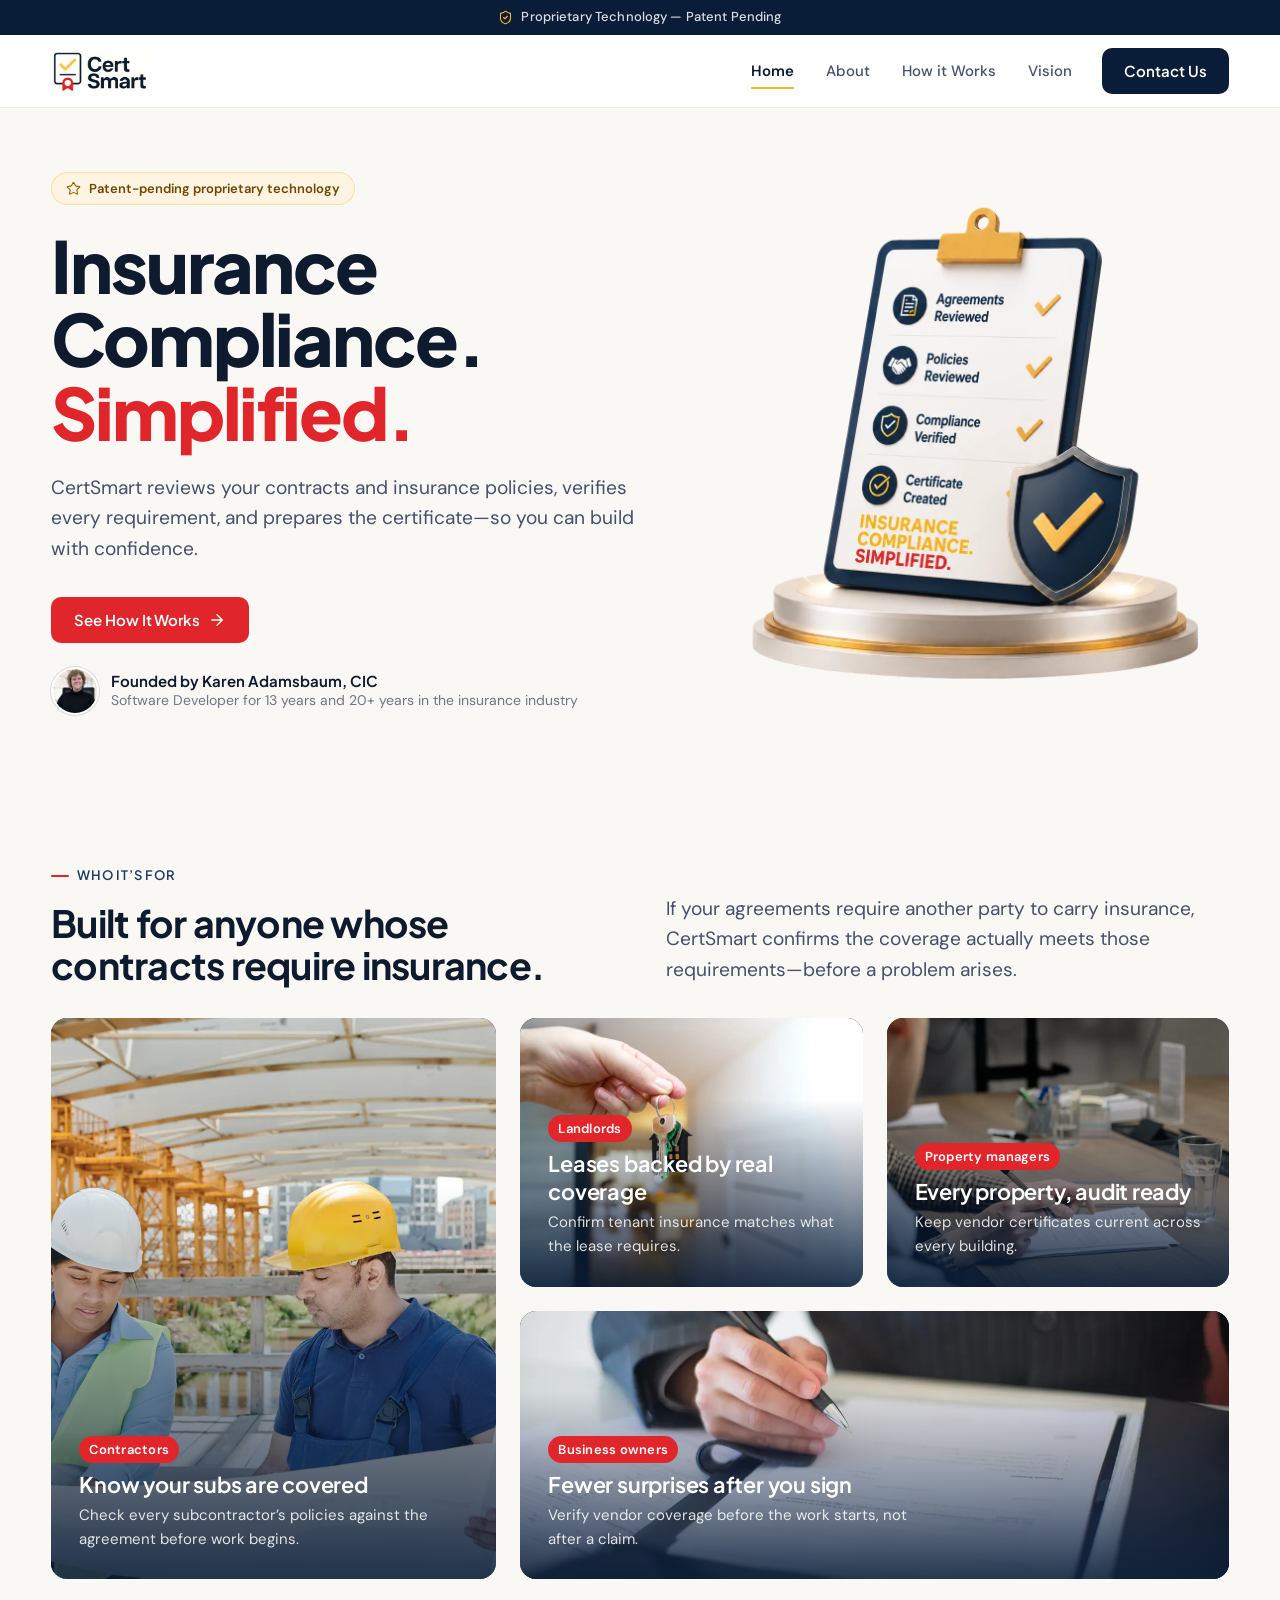
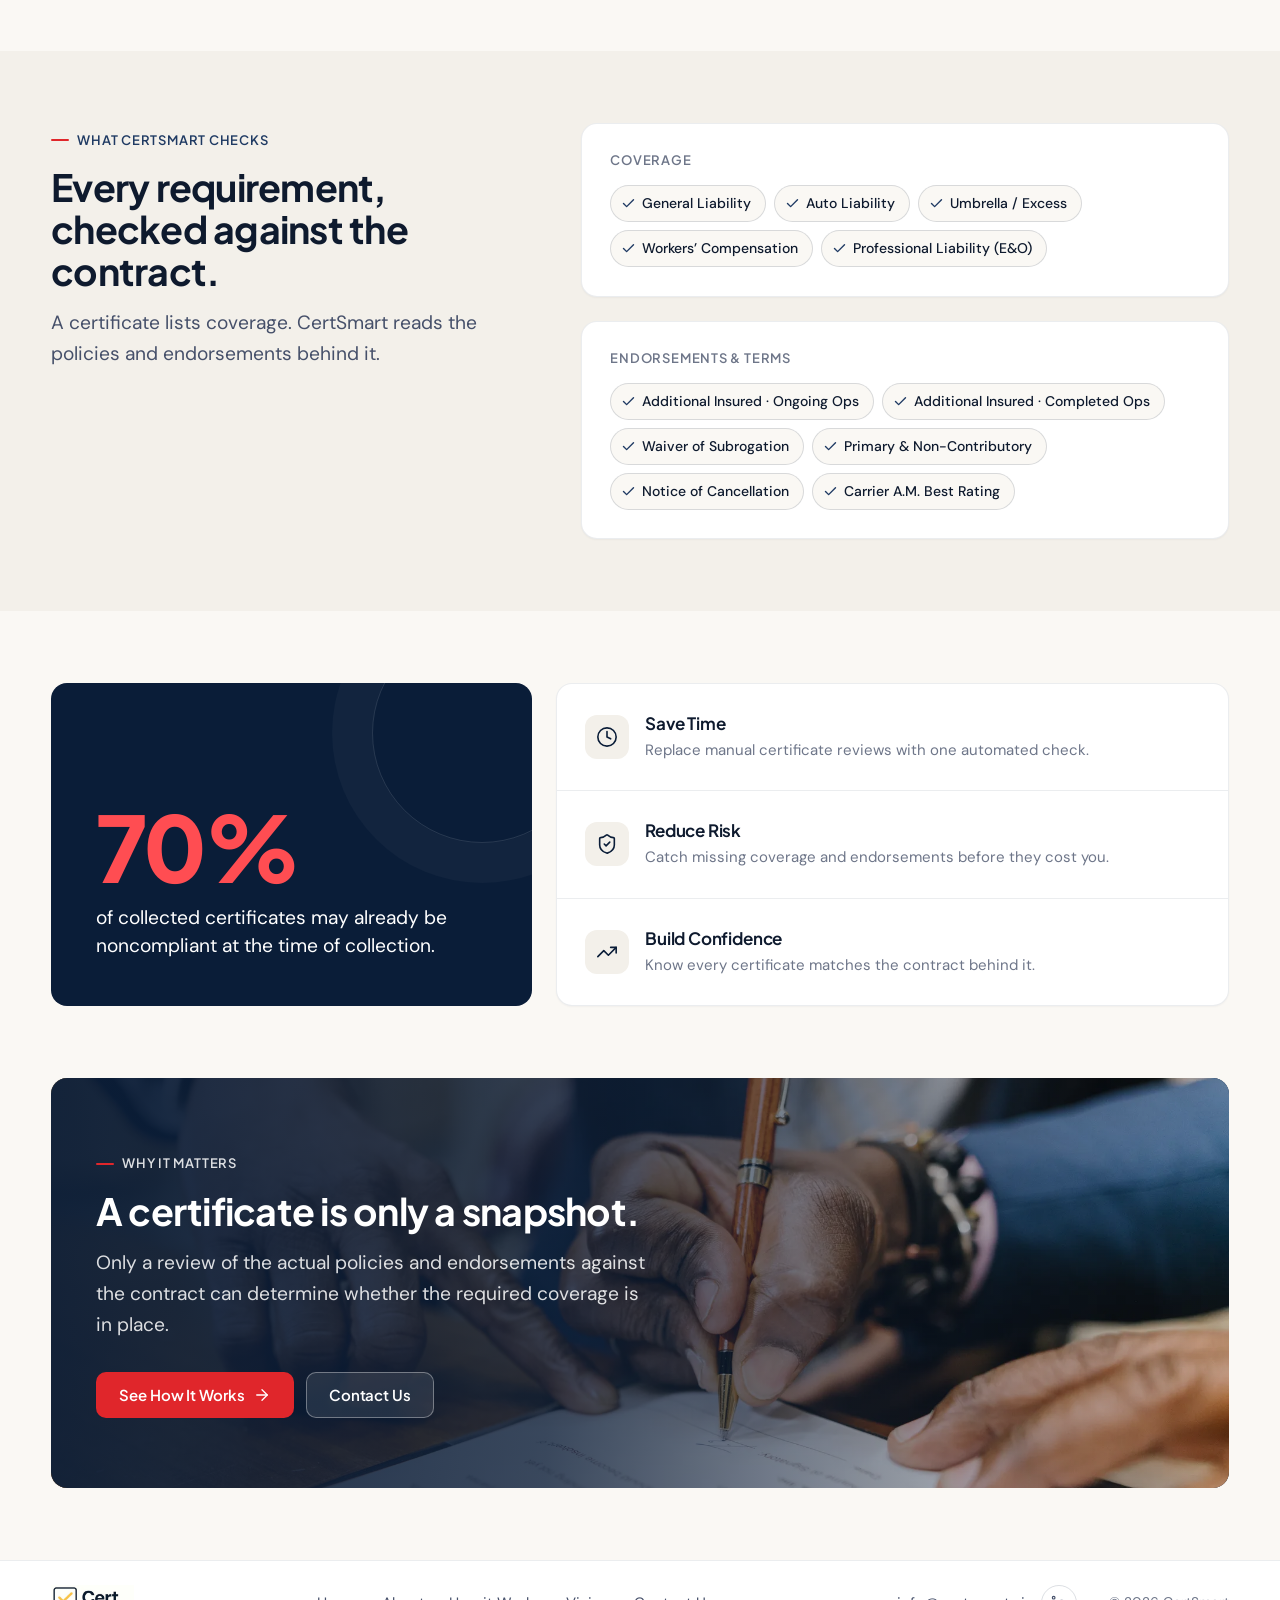
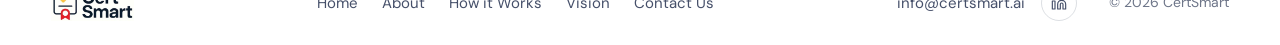
==== commit 3ee6df23: "Polish copy across the site and add grounded content sections - Rewrite hero, audience, benefit, ste" ====
--- a/index.html
+++ b/index.html
@@ -4,13 +4,16 @@
   <meta charset="UTF-8">
   <meta name="viewport" content="width=device-width, initial-scale=1">
   <title>CertSmart | Insurance Compliance, Simplified</title>
+  <meta name="description" content="CertSmart reviews contracts and insurance policies, verifies every requirement, and prepares the certificate of insurance. Patent-pending compliance technology.">
+  <meta property="og:title" content="CertSmart | Insurance Compliance, Simplified">
+  <meta property="og:description" content="CertSmart reviews contracts and insurance policies, verifies every requirement, and prepares the certificate of insurance. Patent-pending compliance technology.">
   <link rel="icon" type="image/png" sizes="32x32" href="assets/img/favicon-32.png">
   <link rel="icon" type="image/png" sizes="192x192" href="assets/img/favicon-192.png">
   <link rel="apple-touch-icon" href="assets/img/favicon-180.png">
   <link rel="preconnect" href="https://fonts.googleapis.com">
   <link rel="preconnect" href="https://fonts.gstatic.com" crossorigin>
   <link href="https://fonts.googleapis.com/css2?family=DM+Sans:opsz,wght@9..40,400..600&amp;family=Plus+Jakarta+Sans:wght@500..800&amp;display=swap" rel="stylesheet">
-  <link rel="stylesheet" href="css/style.css?v=20261125u">
+  <link rel="stylesheet" href="css/style.css?v=20261125w">
 </head>
 <body class="page-home">
   <div class="patent-bar">
@@ -44,7 +47,7 @@
             <span>Compliance.</span>
             <span><span class="mark">Simplified.</span></span>
           </h1>
-          <p class="lead">CertSmart automates the certificate process, by reviewing contracts, policies, and will verify compliance—so you can build with confidence.</p>
+          <p class="lead">CertSmart reviews your contracts and insurance policies, verifies every requirement, and prepares the certificate&mdash;so you can build with confidence.</p>
           <div class="hero-actions">
             <a href="how-it-works.html" class="btn btn-primary">See How It Works <svg class="icon" viewBox="0 0 24 24" aria-hidden="true"><path d="M5 12h14"/><path d="m12 5 7 7-7 7"/></svg></a>
             <div class="founder-chip">
@@ -66,30 +69,50 @@
             <span class="eyebrow">Who it&rsquo;s for</span>
             <h2 class="h2">Built for anyone whose contracts require insurance.</h2>
           </div>
-          <p>CertSmart is designed for anyone who issues a contract requiring another party to maintain specific insurance requirements. Whether you are a contractor, landlord, property manager, or business owner, CertSmart helps verify that insurance coverage meets contractual requirements before a problem arises.</p>
+          <p>If your agreements require another party to carry insurance, CertSmart confirms the coverage actually meets those requirements&mdash;before a problem arises.</p>
         </div>
         <div class="audience">
           <article class="tile">
             <img src="assets/img/photo-builders.webp" alt="Two builders in hard hats reading a construction plan on site" loading="lazy" style="object-position: 50% 35%;">
-            <div class="tile-body"><span class="tag">Contractors</span><h3>Know your subs are covered</h3><p>Check subcontractor policies against the agreement before work begins.</p></div>
+            <div class="tile-body"><span class="tag">Contractors</span><h3>Know your subs are covered</h3><p>Check every subcontractor&rsquo;s policies against the agreement before work begins.</p></div>
           </article>
           <article class="tile">
             <img src="assets/img/photo-keys.webp" alt="Hand holding a set of house keys in an apartment hallway" loading="lazy">
-            <div class="tile-body"><span class="tag">Landlords</span><h3>Leases with real coverage</h3><p>Confirm tenant insurance meets what the lease requires.</p></div>
+            <div class="tile-body"><span class="tag">Landlords</span><h3>Leases backed by real coverage</h3><p>Confirm tenant insurance matches what the lease requires.</p></div>
           </article>
           <article class="tile">
             <img src="assets/img/photo-desk.webp" alt="Person reviewing a document at a conference table" loading="lazy">
-            <div class="tile-body"><span class="tag">Property managers</span><h3>Every property, audit ready</h3><p>Track certificates across vendors and buildings.</p></div>
+            <div class="tile-body"><span class="tag">Property managers</span><h3>Every property, audit ready</h3><p>Keep vendor certificates current across every building.</p></div>
           </article>
           <article class="tile">
             <img src="assets/img/photo-review.webp" alt="Business owner in a suit reviewing and signing a contract" loading="lazy">
-            <div class="tile-body"><span class="tag">Business owners</span><h3>Fewer surprises after you sign</h3><p>Verify vendor coverage meets your contract before a problem arises.</p></div>
+            <div class="tile-body"><span class="tag">Business owners</span><h3>Fewer surprises after you sign</h3><p>Verify vendor coverage before the work starts, not after a claim.</p></div>
           </article>
         </div>
       </div>
     </section>
 
     <section class="section section--alt">
+      <div class="wrap checks">
+        <div class="checks-head">
+          <span class="eyebrow">What CertSmart checks</span>
+          <h2 class="h2">Every requirement, checked against the contract.</h2>
+          <p class="lead">A certificate lists coverage. CertSmart reads the policies and endorsements behind it.</p>
+        </div>
+        <div class="checks-groups">
+          <div class="chip-group">
+            <h3>Coverage</h3>
+            <ul class="chips"><li class="chip"><svg class="icon" viewBox="0 0 24 24" aria-hidden="true"><path d="M20 6 9 17l-5-5"/></svg>General Liability</li><li class="chip"><svg class="icon" viewBox="0 0 24 24" aria-hidden="true"><path d="M20 6 9 17l-5-5"/></svg>Auto Liability</li><li class="chip"><svg class="icon" viewBox="0 0 24 24" aria-hidden="true"><path d="M20 6 9 17l-5-5"/></svg>Umbrella / Excess</li><li class="chip"><svg class="icon" viewBox="0 0 24 24" aria-hidden="true"><path d="M20 6 9 17l-5-5"/></svg>Workers&rsquo; Compensation</li><li class="chip"><svg class="icon" viewBox="0 0 24 24" aria-hidden="true"><path d="M20 6 9 17l-5-5"/></svg>Professional Liability (E&amp;O)</li></ul>
+          </div>
+          <div class="chip-group">
+            <h3>Endorsements &amp; terms</h3>
+            <ul class="chips"><li class="chip"><svg class="icon" viewBox="0 0 24 24" aria-hidden="true"><path d="M20 6 9 17l-5-5"/></svg>Additional Insured &middot; Ongoing Ops</li><li class="chip"><svg class="icon" viewBox="0 0 24 24" aria-hidden="true"><path d="M20 6 9 17l-5-5"/></svg>Additional Insured &middot; Completed Ops</li><li class="chip"><svg class="icon" viewBox="0 0 24 24" aria-hidden="true"><path d="M20 6 9 17l-5-5"/></svg>Waiver of Subrogation</li><li class="chip"><svg class="icon" viewBox="0 0 24 24" aria-hidden="true"><path d="M20 6 9 17l-5-5"/></svg>Primary &amp; Non-Contributory</li><li class="chip"><svg class="icon" viewBox="0 0 24 24" aria-hidden="true"><path d="M20 6 9 17l-5-5"/></svg>Notice of Cancellation</li><li class="chip"><svg class="icon" viewBox="0 0 24 24" aria-hidden="true"><path d="M20 6 9 17l-5-5"/></svg>Carrier A.M. Best Rating</li></ul>
+          </div>
+        </div>
+      </div>
+    </section>
+
+    <section class="section">
       <div class="wrap">
         <div class="who-grid">
           <div class="stat-card">
@@ -99,22 +122,22 @@
           <div class="feature-strip">
             <div class="item">
               <span class="icon-tile"><svg class="icon" viewBox="0 0 24 24" aria-hidden="true"><circle cx="12" cy="12" r="10"/><path d="M12 6v6l4 2"/></svg></span>
-              <div><h3>Save Time</h3><p>Automate repetitive compliance tasks</p></div>
+              <div><h3>Save Time</h3><p>Replace manual certificate reviews with one automated check.</p></div>
             </div>
             <div class="item">
               <span class="icon-tile"><svg class="icon" viewBox="0 0 24 24" aria-hidden="true"><path d="M20 13c0 5-3.5 7.5-7.66 8.95a1 1 0 0 1-.67-.01C7.5 20.5 4 18 4 13V6a1 1 0 0 1 1-1c2 0 4.5-1.2 6.24-2.72a1.17 1.17 0 0 1 1.52 0C14.51 3.81 17 5 19 5a1 1 0 0 1 1 1z"/><path d="m9 12 2 2 4-4"/></svg></span>
-              <div><h3>Reduce Risk</h3><p>Ensure accuracy and minimize exposure</p></div>
+              <div><h3>Reduce Risk</h3><p>Catch missing coverage and endorsements before they cost you.</p></div>
             </div>
             <div class="item">
               <span class="icon-tile"><svg class="icon" viewBox="0 0 24 24" aria-hidden="true"><path d="M22 7 13.5 15.5 8.5 10.5 2 17"/><path d="M16 7h6v6"/></svg></span>
-              <div><h3>Build Confidence</h3><p>Stay compliant</p></div>
+              <div><h3>Build Confidence</h3><p>Know every certificate matches the contract behind it.</p></div>
             </div>
           </div>
         </div>
       </div>
     </section>
 
-    <section class="section">
+    <section class="section section--tight-top">
       <div class="wrap">
         <div class="photo-band">
           <img src="assets/img/photo-signing.webp" alt="Two people signing a contract at a wooden desk" loading="lazy">
@@ -150,6 +173,6 @@
     </div>
   </footer>
 
-  <script src="js/main.js?v=20261125t"></script>
+  <script src="js/main.js?v=20261125w"></script>
 </body>
 </html>
--- a/css/style.css
+++ b/css/style.css
@@ -239,22 +239,6 @@
 .nav-toggle[aria-expanded="true"] .icon-menu { display: none; }
 .nav-toggle[aria-expanded="true"] .icon-close { display: block; }
 
-/* ---------- Media panels ---------- */
-.media-panel {
-  position: relative;
-  border-radius: var(--r-card);
-  background: linear-gradient(180deg, #F4EFE5 0%, #EDE7DB 100%);
-  border: 1px solid var(--line);
-  overflow: hidden;
-  display: grid; place-items: center;
-  padding: var(--pad-panel);
-}
-.media-panel .dots {
-  position: absolute; inset: 0; width: 100%; height: 100%;
-  object-fit: cover; opacity: 0.18; mix-blend-mode: multiply;
-}
-.media-panel > img:not(.dots) { position: relative; }
-
 /* ---------- Home ---------- */
 .hero { padding-block: clamp(32px, 5vw, 64px) var(--section); }
 .hero-grid {
@@ -352,8 +336,8 @@
 }
 .split-copy .h1 { margin-bottom: var(--s-5); }
 .split-copy .prose { margin-bottom: var(--s-6); }
-.device-panel { aspect-ratio: 4 / 3; }
-.device-panel img:not(.dots) { width: 94%; }
+.device-panel { display: flex; align-items: center; justify-content: center; }
+.device-panel img { width: 100%; }
 
 .benefits {
   display: grid;
@@ -781,7 +765,7 @@
 .photo-badge small { display: block; font-size: var(--fs-small); color: var(--muted); line-height: var(--lh-small); }
 
 @media (max-width: 960px) {
-  .section-head, .photo-split { grid-template-columns: 1fr; }
+  .section-head, .photo-split, .checks { grid-template-columns: 1fr; }
   .audience { grid-template-columns: repeat(2, minmax(0, 1fr)); grid-template-rows: none; grid-auto-rows: 260px; }
   .audience .tile:first-child, .audience .tile:last-child { grid-row: auto; grid-column: 1 / -1; }
 }
@@ -790,6 +774,62 @@
   .photo-band { align-items: flex-end; min-height: 440px; }
   .photo-band::before { background: linear-gradient(180deg, rgba(10, 29, 56, 0.35) 0%, rgba(10, 29, 56, 0.92) 55%); }
   .band-actions .btn { flex: 1 1 auto; }
+}
+
+/* ---------- What CertSmart checks (coverage + endorsement chips) ---------- */
+.checks {
+  display: grid;
+  grid-template-columns: minmax(0, 0.85fr) minmax(0, 1.15fr);
+  gap: var(--gap-lg);
+  align-items: start;
+}
+.checks-head .h2 { margin-bottom: var(--s-4); }
+.checks-groups { display: grid; gap: var(--gap); }
+.chip-group {
+  background: var(--surface);
+  border: 1px solid var(--line);
+  border-radius: var(--r-card);
+  box-shadow: var(--shadow-sm);
+  padding: var(--pad-card);
+}
+.chip-group h3 {
+  font-size: var(--fs-label); font-weight: 600;
+  letter-spacing: 0.06em; text-transform: uppercase;
+  color: var(--muted); margin-bottom: var(--s-4);
+}
+.chips { list-style: none; margin: 0; padding: 0; display: flex; flex-wrap: wrap; gap: var(--s-2); }
+.chip {
+  display: inline-flex; align-items: center; gap: 6px;
+  padding: 7px 14px 7px 10px;
+  border-radius: 999px;
+  background: var(--bg);
+  border: 1px solid var(--line-strong);
+  font-size: var(--fs-small); font-weight: 500; color: var(--ink);
+  line-height: var(--lh-small);
+  transition: border-color var(--ease), background-color var(--ease);
+}
+.chip .icon { width: 15px; height: 15px; stroke-width: 2.25; color: var(--navy-600); }
+.chip:hover { border-color: rgba(10, 29, 56, 0.28); background: var(--surface); }
+
+/* ---------- Founder credentials (About) ---------- */
+.fact-list { list-style: none; margin: var(--s-5) 0 0; padding: 0; display: grid; gap: var(--s-3); }
+.fact-list li { display: flex; align-items: center; gap: var(--s-3); color: var(--body); }
+.fact-list li > .icon {
+  width: 36px; height: 36px; padding: 8px; flex: none;
+  border-radius: var(--r-inner);
+  background: var(--bg-alt); color: var(--navy);
+}
+.fact-list b { color: var(--ink); font-weight: 600; }
+
+/* ---------- What happens on the call (Contact) ---------- */
+.expect { list-style: none; margin: 0 0 var(--s-6); padding: 0; display: grid; gap: var(--s-3); }
+.expect li { display: flex; align-items: flex-start; gap: var(--s-3); color: var(--body); }
+.expect b { color: var(--ink); font-weight: 600; }
+.expect-num {
+  width: 28px; height: 28px; flex: none; border-radius: 50%;
+  display: grid; place-items: center;
+  background: var(--navy); color: var(--gold);
+  font-family: var(--font-head); font-size: var(--fs-label); font-weight: 700;
 }
 
 /* ==========================================================================
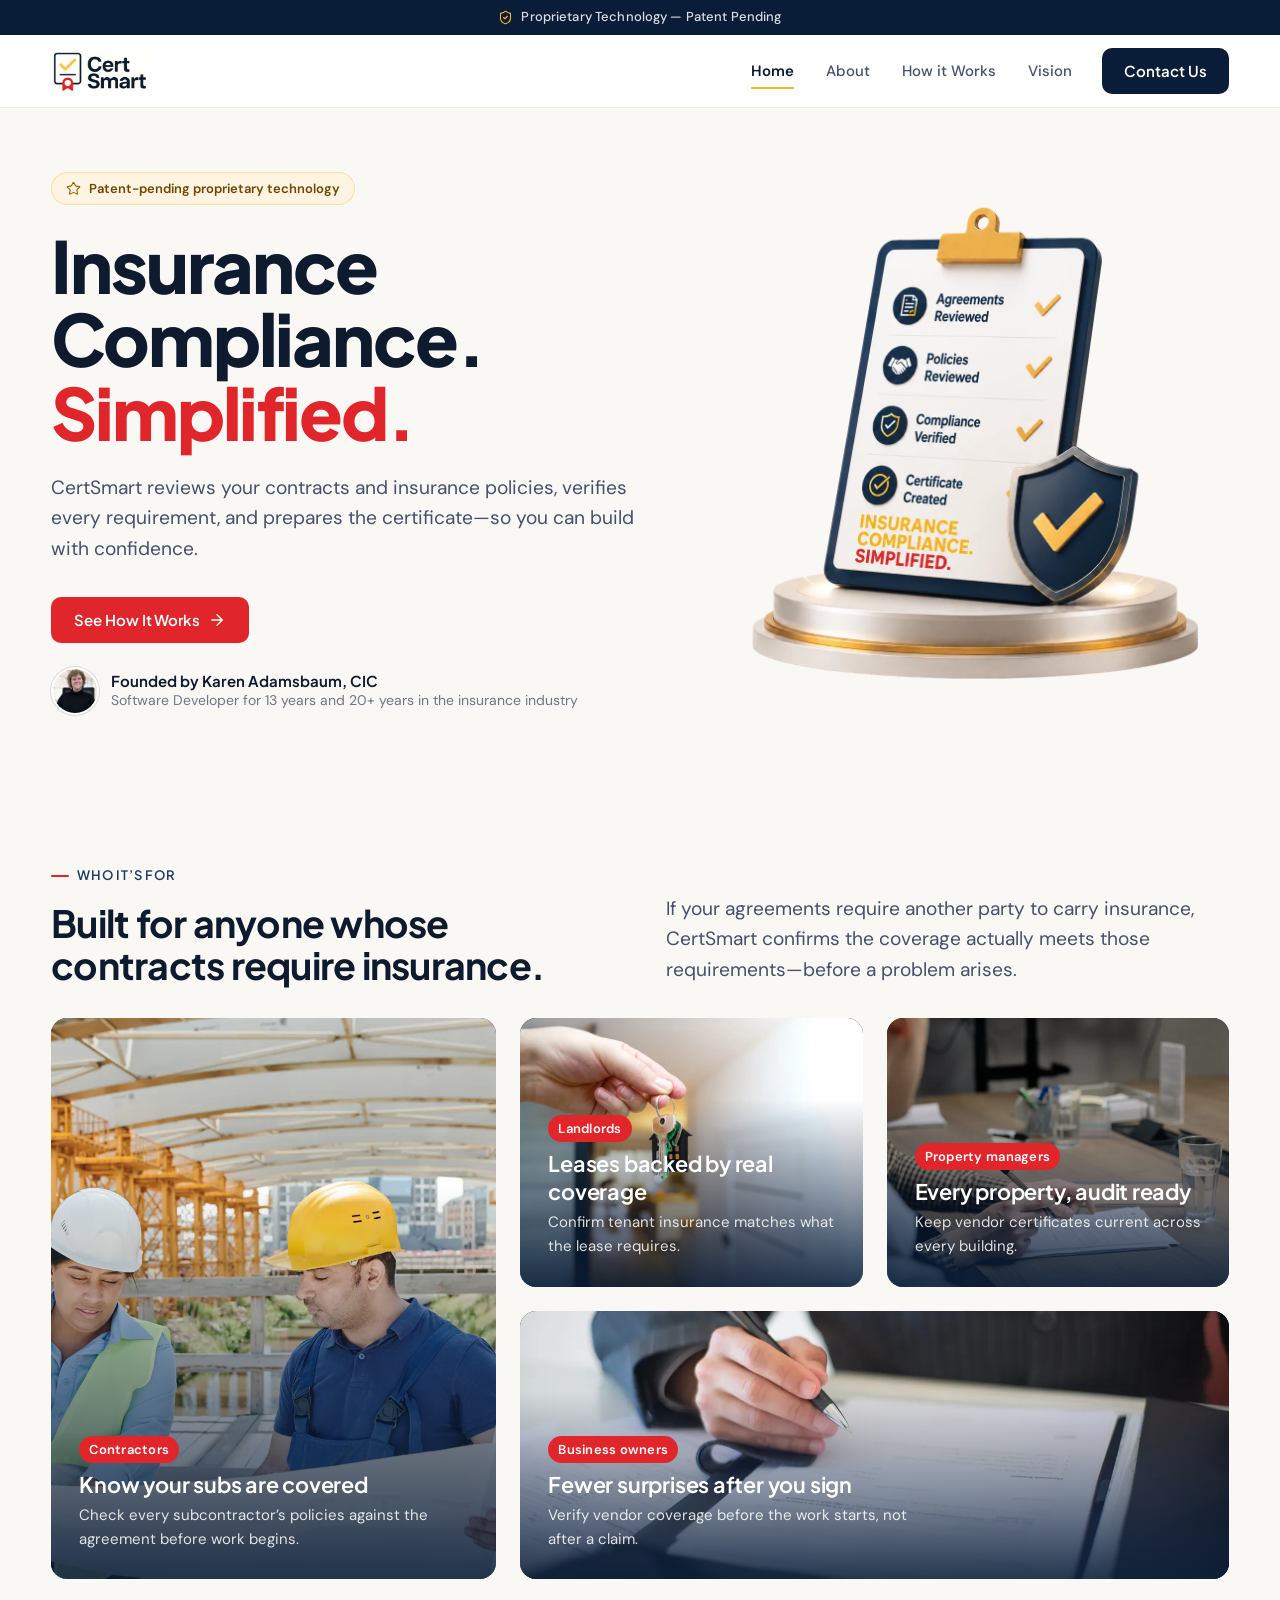
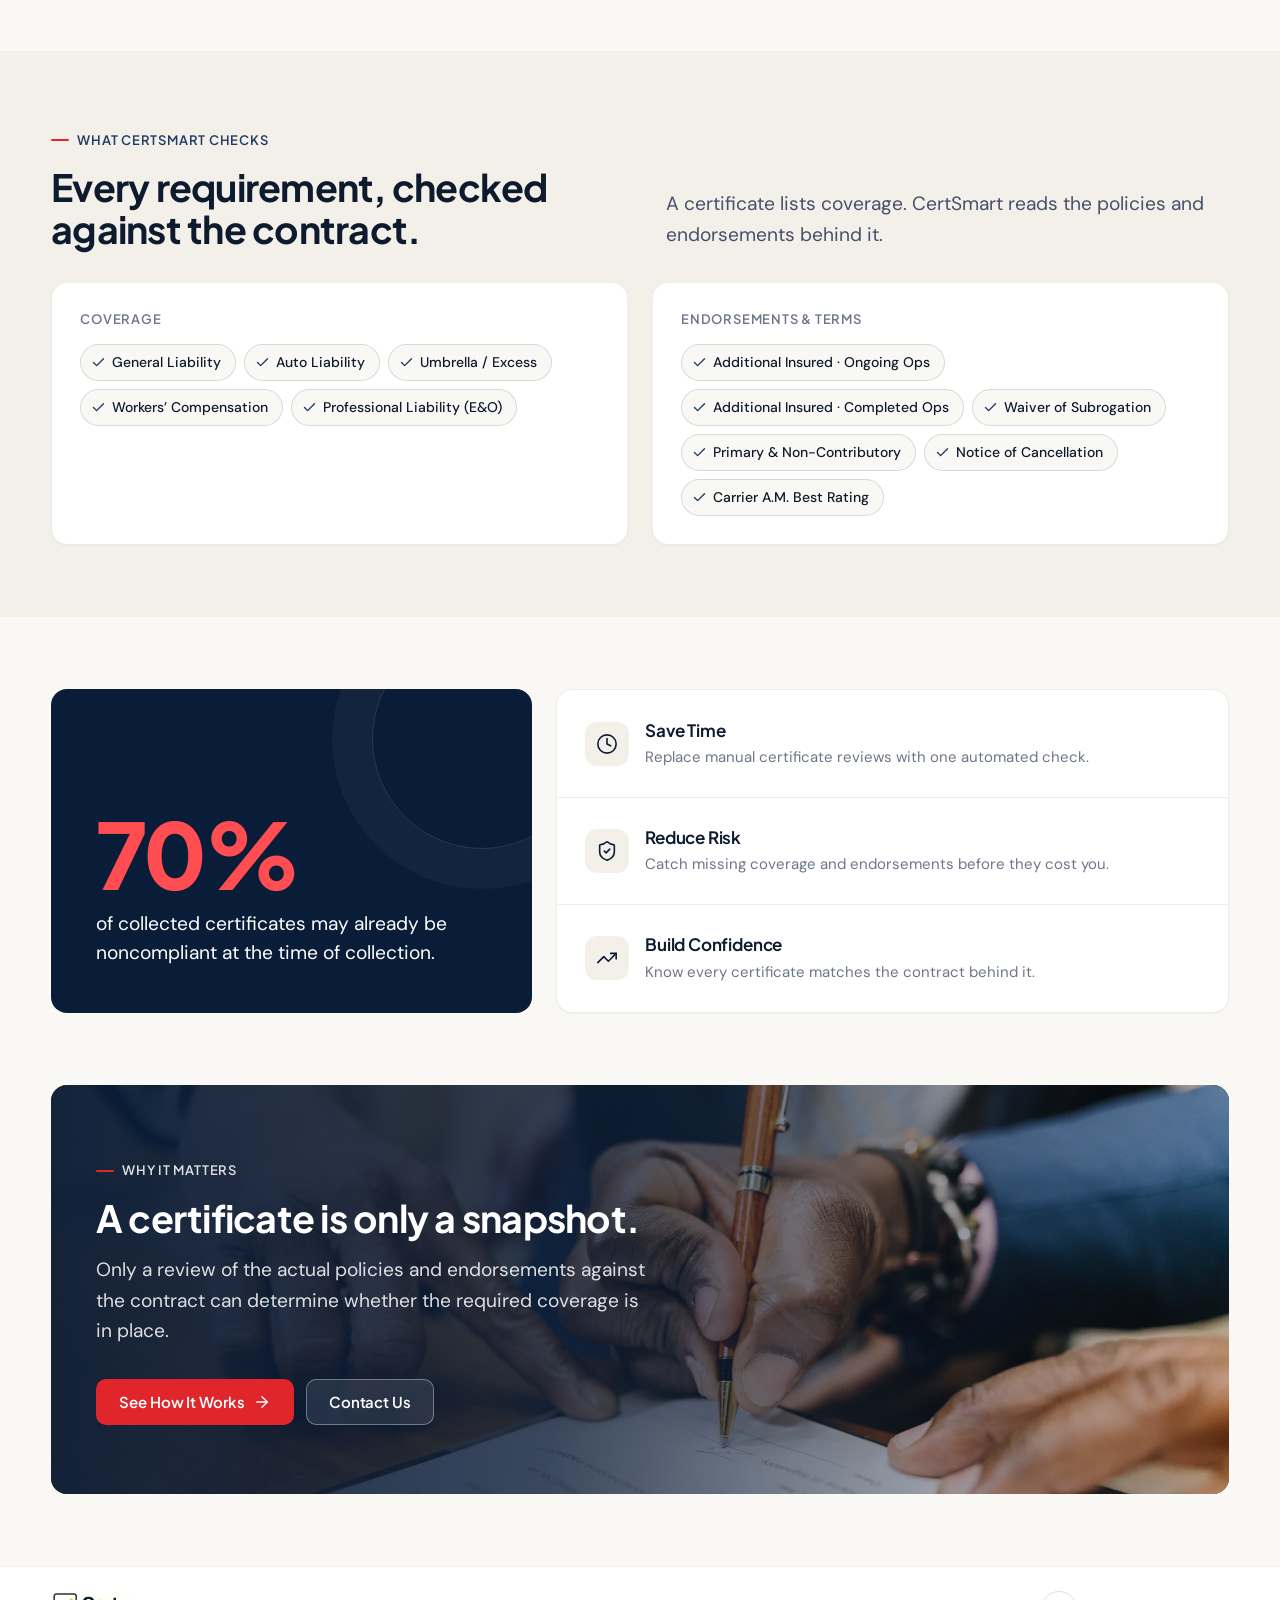
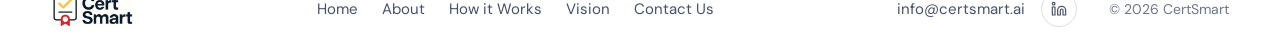
==== commit 64c6abad: "Fix blank space in 'What CertSmart checks': heading on top, groups side by side Co-Authored-By: Clau" ====
--- a/index.html
+++ b/index.html
@@ -13,7 +13,7 @@
   <link rel="preconnect" href="https://fonts.googleapis.com">
   <link rel="preconnect" href="https://fonts.gstatic.com" crossorigin>
   <link href="https://fonts.googleapis.com/css2?family=DM+Sans:opsz,wght@9..40,400..600&amp;family=Plus+Jakarta+Sans:wght@500..800&amp;display=swap" rel="stylesheet">
-  <link rel="stylesheet" href="css/style.css?v=20261125w">
+  <link rel="stylesheet" href="css/style.css?v=20261125x">
 </head>
 <body class="page-home">
   <div class="patent-bar">
@@ -93,11 +93,13 @@
     </section>
 
     <section class="section section--alt">
-      <div class="wrap checks">
-        <div class="checks-head">
-          <span class="eyebrow">What CertSmart checks</span>
-          <h2 class="h2">Every requirement, checked against the contract.</h2>
-          <p class="lead">A certificate lists coverage. CertSmart reads the policies and endorsements behind it.</p>
+      <div class="wrap">
+        <div class="section-head">
+          <div>
+            <span class="eyebrow">What CertSmart checks</span>
+            <h2 class="h2">Every requirement, checked against the contract.</h2>
+          </div>
+          <p>A certificate lists coverage. CertSmart reads the policies and endorsements behind it.</p>
         </div>
         <div class="checks-groups">
           <div class="chip-group">
@@ -173,6 +175,6 @@
     </div>
   </footer>
 
-  <script src="js/main.js?v=20261125w"></script>
+  <script src="js/main.js?v=20261125x"></script>
 </body>
 </html>
--- a/css/style.css
+++ b/css/style.css
@@ -765,7 +765,7 @@
 .photo-badge small { display: block; font-size: var(--fs-small); color: var(--muted); line-height: var(--lh-small); }
 
 @media (max-width: 960px) {
-  .section-head, .photo-split, .checks { grid-template-columns: 1fr; }
+  .section-head, .photo-split, .checks-groups { grid-template-columns: 1fr; }
   .audience { grid-template-columns: repeat(2, minmax(0, 1fr)); grid-template-rows: none; grid-auto-rows: 260px; }
   .audience .tile:first-child, .audience .tile:last-child { grid-row: auto; grid-column: 1 / -1; }
 }
@@ -777,14 +777,7 @@
 }
 
 /* ---------- What CertSmart checks (coverage + endorsement chips) ---------- */
-.checks {
-  display: grid;
-  grid-template-columns: minmax(0, 0.85fr) minmax(0, 1.15fr);
-  gap: var(--gap-lg);
-  align-items: start;
-}
-.checks-head .h2 { margin-bottom: var(--s-4); }
-.checks-groups { display: grid; gap: var(--gap); }
+.checks-groups { display: grid; grid-template-columns: repeat(2, minmax(0, 1fr)); gap: var(--gap); align-items: stretch; }
 .chip-group {
   background: var(--surface);
   border: 1px solid var(--line);
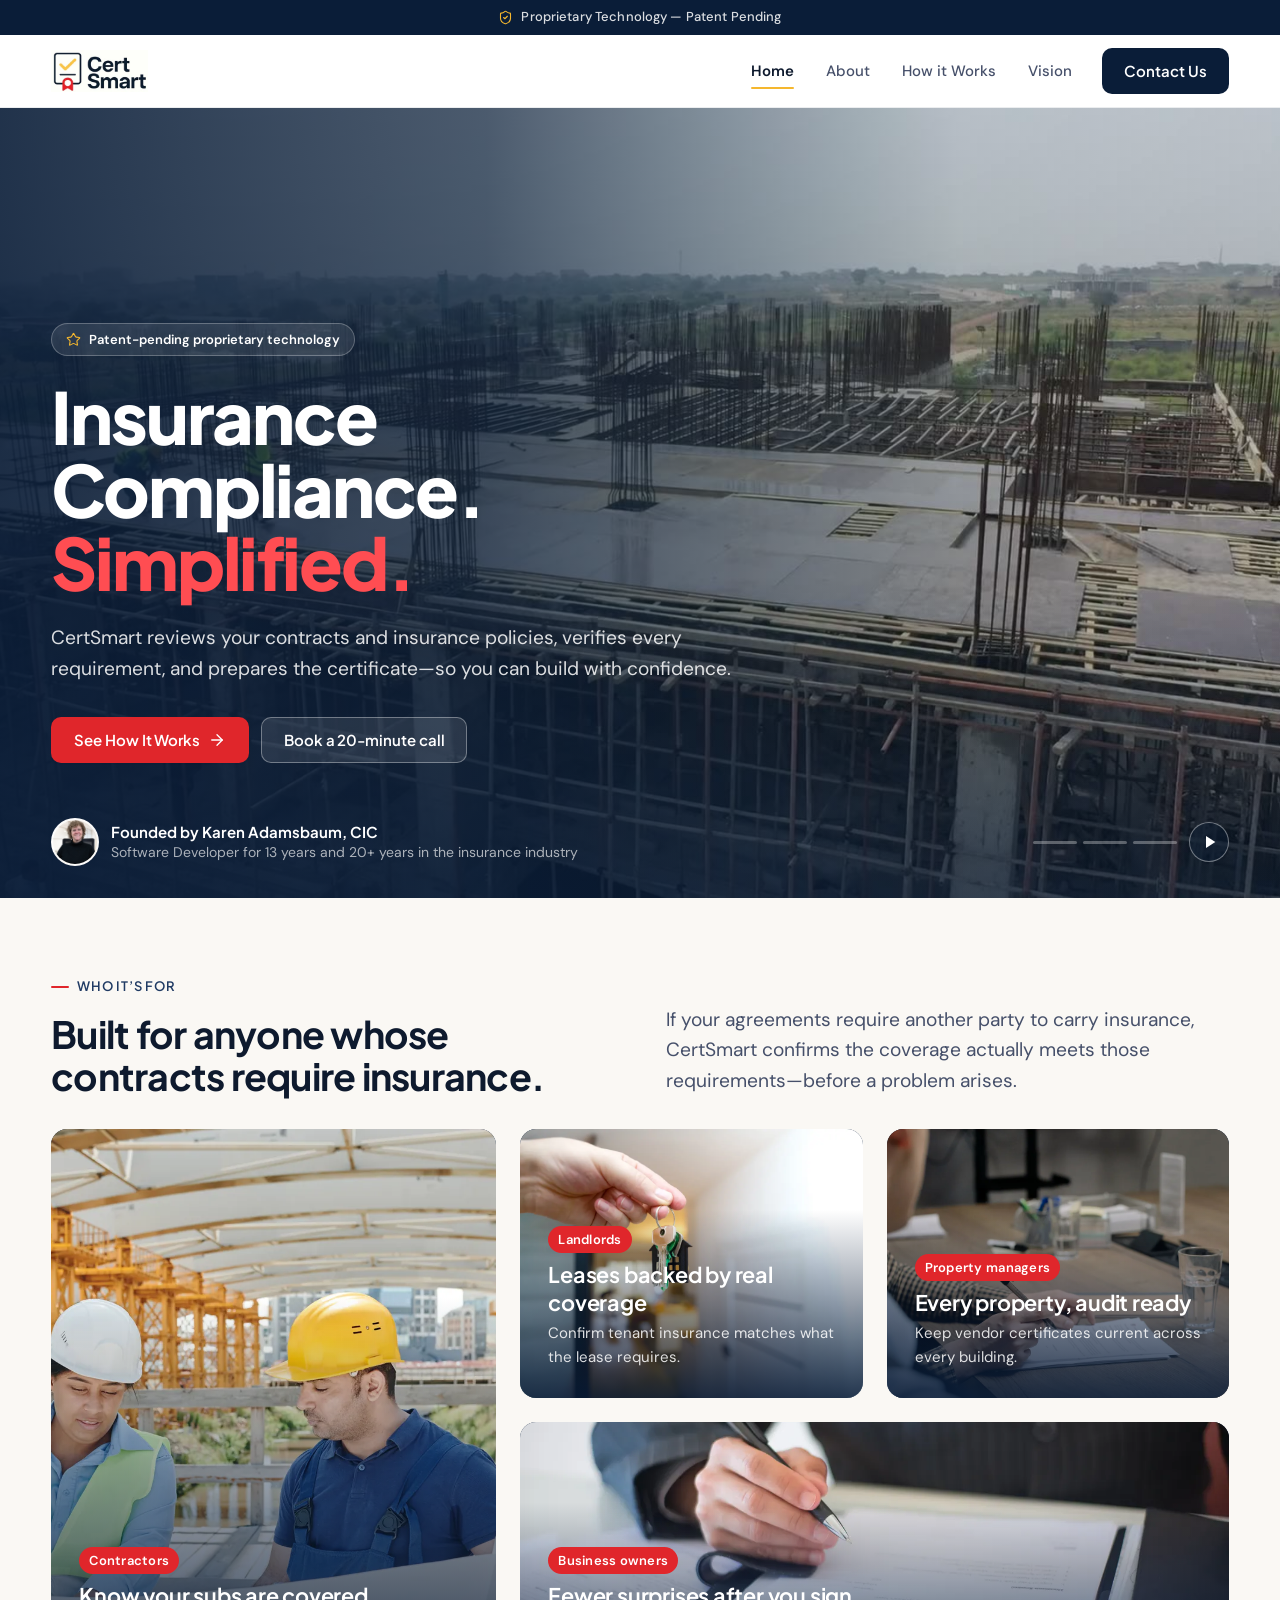
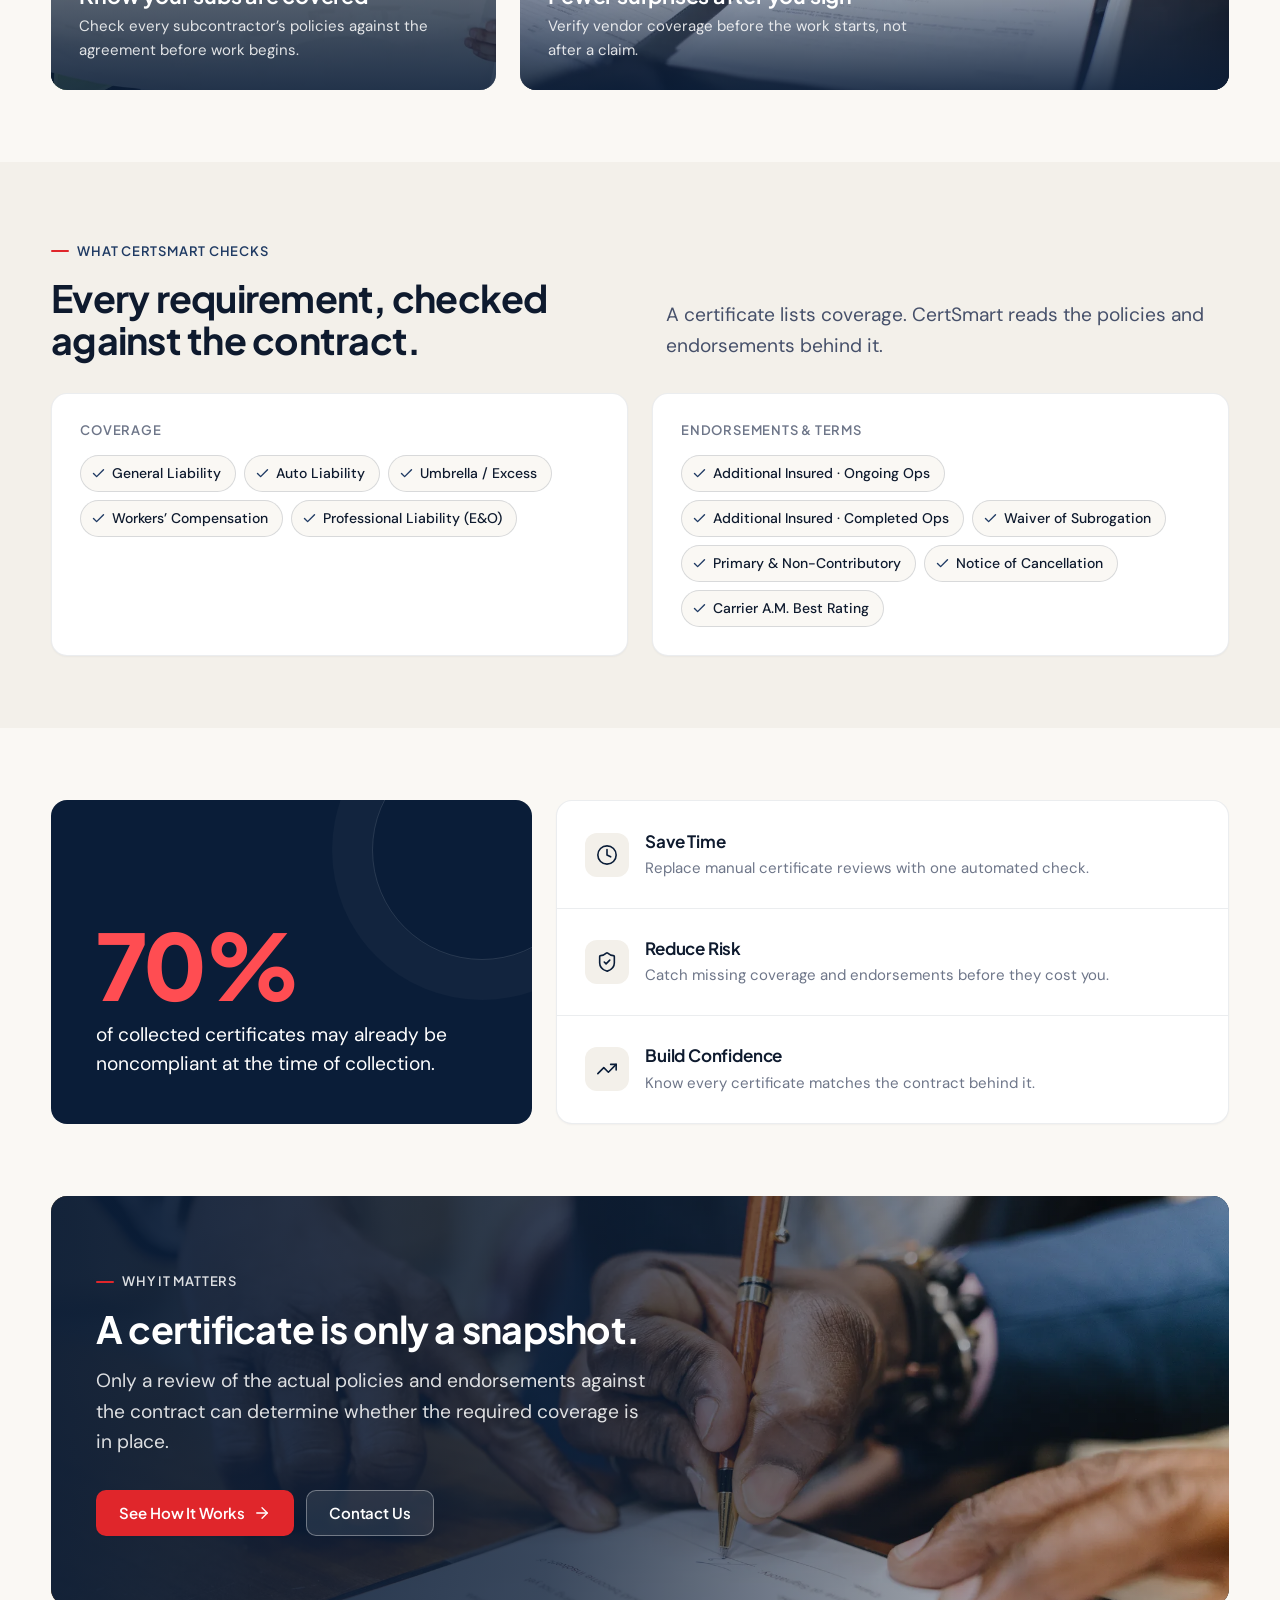
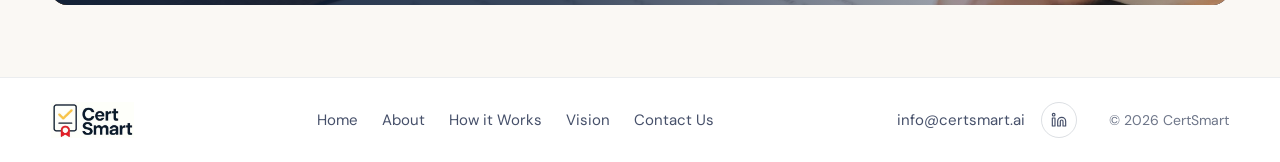
==== commit 4c27524f: "Home hero: three crossfading background videos Replace the static hero with three muted Pexels clips" ====
--- a/index.html
+++ b/index.html
@@ -13,7 +13,7 @@
   <link rel="preconnect" href="https://fonts.googleapis.com">
   <link rel="preconnect" href="https://fonts.gstatic.com" crossorigin>
   <link href="https://fonts.googleapis.com/css2?family=DM+Sans:opsz,wght@9..40,400..600&amp;family=Plus+Jakarta+Sans:wght@500..800&amp;display=swap" rel="stylesheet">
-  <link rel="stylesheet" href="css/style.css?v=20261125x">
+  <link rel="stylesheet" href="css/style.css?v=20261126c">
 </head>
 <body class="page-home">
   <div class="patent-bar">
@@ -38,8 +38,13 @@
   </header>
 
   <main>
-    <section class="hero">
-      <div class="wrap hero-grid">
+    <section class="hero-film" data-film aria-label="CertSmart introduction">
+      <div class="film" aria-hidden="true">
+        <video class="is-on" muted playsinline preload="auto" poster="assets/video/hero-poster.jpg" src="assets/video/hero-1-site.mp4"></video>
+        <video muted playsinline preload="metadata" src="assets/video/hero-2-contractor.mp4"></video>
+        <video muted playsinline preload="metadata" src="assets/video/hero-3-signing.mp4"></video>
+      </div>
+      <div class="wrap film-inner">
         <div class="hero-copy">
           <span class="pill"><svg class="icon" viewBox="0 0 24 24" aria-hidden="true"><path d="M11.53 2.3a.53.53 0 0 1 .95 0l2.31 4.68a2.12 2.12 0 0 0 1.6 1.16l5.16.76a.53.53 0 0 1 .3.9l-3.74 3.64a2.12 2.12 0 0 0-.61 1.88l.88 5.14a.53.53 0 0 1-.77.56l-4.62-2.43a2.12 2.12 0 0 0-1.97 0L6.4 21.01a.53.53 0 0 1-.77-.56l.88-5.14a2.12 2.12 0 0 0-.61-1.88L2.16 9.8a.53.53 0 0 1 .29-.91l5.17-.75a2.12 2.12 0 0 0 1.6-1.16z"/></svg>Patent-pending proprietary technology</span>
           <h1 class="h-display">
@@ -50,14 +55,22 @@
           <p class="lead">CertSmart reviews your contracts and insurance policies, verifies every requirement, and prepares the certificate&mdash;so you can build with confidence.</p>
           <div class="hero-actions">
             <a href="how-it-works.html" class="btn btn-primary">See How It Works <svg class="icon" viewBox="0 0 24 24" aria-hidden="true"><path d="M5 12h14"/><path d="m12 5 7 7-7 7"/></svg></a>
-            <div class="founder-chip">
-              <span class="av"><img src="assets/img/karen-photo.webp" alt="Karen Adamsbaum"></span>
-              <div><b>Founded by Karen Adamsbaum, CIC</b><span>Software Developer for 13 years and 20+ years in the insurance industry</span></div>
-            </div>
+            <a href="contact.html" class="btn btn-light">Book a 20-minute call</a>
           </div>
         </div>
-        <div class="hero-media">
-          <img src="assets/img/hero-clipboard.webp" alt="Compliance checklist showing agreements reviewed, policies reviewed, compliance verified, and certificate created, next to an insurance compliance shield icon." width="900" height="952">
+      </div>
+      <div class="wrap film-foot">
+        <div class="founder-chip">
+          <span class="av"><img src="assets/img/karen-photo.webp" alt="Karen Adamsbaum"></span>
+          <div><b>Founded by Karen Adamsbaum, CIC</b><span>Software Developer for 13 years and 20+ years in the insurance industry</span></div>
+        </div>
+        <div class="film-controls">
+        <div class="film-dots" role="group" aria-label="Background videos">
+          <button type="button" class="film-dot is-on" aria-label="Video 1: construction site" aria-current="true"><span></span></button>
+          <button type="button" class="film-dot" aria-label="Video 2: contractor on site"><span></span></button>
+          <button type="button" class="film-dot" aria-label="Video 3: contract signing"><span></span></button>
+        </div>
+          <button type="button" class="film-toggle" aria-label="Pause background video" aria-pressed="false"><svg class="icon icon-pause" viewBox="0 0 24 24" aria-hidden="true"><rect x="6" y="4" width="4" height="16" rx="1"/><rect x="14" y="4" width="4" height="16" rx="1"/></svg><svg class="icon icon-play" viewBox="0 0 24 24" aria-hidden="true"><polygon points="6 3 20 12 6 21 6 3"/></svg></button>
         </div>
       </div>
     </section>
@@ -175,6 +188,6 @@
     </div>
   </footer>
 
-  <script src="js/main.js?v=20261125x"></script>
+  <script src="js/main.js?v=20261125y"></script>
 </body>
 </html>
--- a/css/style.css
+++ b/css/style.css
@@ -240,20 +240,79 @@
 .nav-toggle[aria-expanded="true"] .icon-close { display: block; }
 
 /* ---------- Home ---------- */
-.hero { padding-block: clamp(32px, 5vw, 64px) var(--section); }
-.hero-grid {
-  display: grid;
-  grid-template-columns: minmax(0, 1.1fr) minmax(0, 0.9fr);
-  gap: var(--gap-lg);
-  align-items: center;
-}
-.hero-copy .pill { margin-bottom: var(--s-5); }
-.hero-copy .h-display { margin-bottom: var(--s-5); }
+/* Video hero: three muted clips crossfade behind the headline */
+.hero-film {
+  position: relative; isolation: isolate; overflow: hidden;
+  display: flex; align-items: flex-end;
+  min-height: clamp(560px, calc(100vh - 110px), 900px);
+  background: var(--navy) url(../assets/video/hero-poster.jpg) center / cover;
+  color: #fff;
+}
+.film video {
+  position: absolute; inset: 0; z-index: -2;
+  width: 100%; height: 100%; object-fit: cover;
+  opacity: 0;
+  transition: opacity 1200ms ease;
+}
+.film video.is-on { opacity: 1; }
+/* navy wash for legibility: strong on the text side, clear on the right */
+.hero-film::before {
+  content: ""; position: absolute; inset: 0; z-index: -1;
+  background:
+    linear-gradient(90deg, rgba(10, 29, 56, 0.9) 0%, rgba(10, 29, 56, 0.72) 38%, rgba(10, 29, 56, 0.2) 75%, rgba(10, 29, 56, 0.1) 100%),
+    linear-gradient(0deg, rgba(10, 29, 56, 0.55) 0%, rgba(10, 29, 56, 0) 40%);
+}
+.film-inner { padding-block: clamp(32px, 5vh, 72px) clamp(112px, 15vh, 136px); }
+.hero-copy { max-width: 48rem; }
+.hero-film .h-display { font-size: min(var(--fs-display), 9.5vh); }
+.hero-copy .pill { margin-bottom: var(--s-5); background: rgba(255, 255, 255, 0.1); border-color: rgba(255, 255, 255, 0.25); color: #fff; }
+.hero-copy .pill .icon { color: var(--gold); }
+.hero-copy .h-display { margin-bottom: var(--s-5); color: #fff; }
 .hero-copy .h-display > span { display: block; }
-.hero-copy .lead { margin-bottom: var(--s-6); }
-.hero-actions { display: flex; flex-wrap: wrap; align-items: center; gap: var(--s-5); }
-.hero-media { display: flex; align-items: center; justify-content: center; }
-.hero-media img { width: auto; max-width: 88%; max-height: min(68vh, 40rem); }
+.hero-copy .mark { color: #FF4D52; }
+.hero-copy .lead { margin-bottom: var(--s-6); color: var(--on-dark); max-width: 44rem; }
+.hero-actions { display: flex; flex-wrap: wrap; align-items: center; gap: var(--s-3); }
+/* bottom bar: founder left, video controls right */
+.film-foot {
+  position: absolute; left: 0; right: 0; bottom: clamp(20px, 3.5vh, 32px);
+  display: flex; align-items: center; justify-content: space-between; gap: var(--s-5);
+}
+.film-foot .founder-chip b { color: #fff; }
+.film-foot .founder-chip span { color: var(--on-dark-muted); }
+.film-foot .founder-chip .av { border-color: rgba(255, 255, 255, 0.85); box-shadow: none; }
+
+/* progress bars + pause, bottom right */
+.film-controls { display: flex; align-items: center; gap: var(--s-3); flex: none; }
+.film-dots { display: flex; gap: 6px; }
+.film-dot {
+  width: 44px; height: 28px; padding: 0;
+  display: flex; align-items: center;
+  background: none; border: 0; cursor: pointer;
+}
+.film-dot span {
+  position: relative; display: block; width: 100%; height: 3px; border-radius: 3px;
+  background: rgba(255, 255, 255, 0.3); overflow: hidden;
+  transition: background-color var(--ease);
+}
+.film-dot span::after {
+  content: ""; position: absolute; inset: 0;
+  background: var(--gold);
+  transform: scaleX(var(--p, 0)); transform-origin: left;
+}
+.film-dot:hover span { background: rgba(255, 255, 255, 0.5); }
+.film-toggle {
+  width: 40px; height: 40px; border-radius: 50%;
+  display: grid; place-items: center;
+  background: rgba(10, 29, 56, 0.35); color: #fff;
+  border: 1px solid rgba(255, 255, 255, 0.4);
+  cursor: pointer;
+  transition: background-color var(--ease), border-color var(--ease);
+}
+.film-toggle:hover { background: rgba(10, 29, 56, 0.6); border-color: #fff; }
+.film-toggle .icon { width: 16px; height: 16px; fill: currentColor; stroke: none; }
+.film-toggle .icon-play { display: none; margin-left: 2px; }
+.film-toggle[aria-pressed="true"] .icon-pause { display: none; }
+.film-toggle[aria-pressed="true"] .icon-play { display: block; }
 
 .founder-chip { display: flex; align-items: center; gap: var(--s-3); }
 .founder-chip .av {
@@ -770,6 +829,12 @@
   .audience .tile:first-child, .audience .tile:last-child { grid-row: auto; grid-column: 1 / -1; }
 }
 @media (max-width: 600px) {
+  .hero-film { flex-direction: column; justify-content: flex-end; align-items: stretch; min-height: 0; }
+  .film-inner { padding-block: 56px 24px; }
+  .film-foot { position: static; padding-bottom: 20px; flex-wrap: wrap; gap: var(--s-4); }
+  .film-foot .founder-chip { flex: 1 1 100%; }
+  .film-controls { margin-left: auto; }
+  .film-dot { width: 28px; }
   .audience { grid-template-columns: 1fr; grid-auto-rows: 240px; }
   .photo-band { align-items: flex-end; min-height: 440px; }
   .photo-band::before { background: linear-gradient(180deg, rgba(10, 29, 56, 0.35) 0%, rgba(10, 29, 56, 0.92) 55%); }
@@ -855,8 +920,8 @@
   .main-nav a.nav-cta { margin: var(--s-2) 0 0; text-align: center; }
   .nav-toggle { display: inline-flex; }
 
-  .hero-grid, .split, .how-grid, .vision-grid, .contact-grid, .who-grid { grid-template-columns: 1fr; }
-  .hero-media img { width: min(70%, 440px); }
+  .split, .how-grid, .vision-grid, .contact-grid, .who-grid { grid-template-columns: 1fr; }
+  .hero-film::before { background: linear-gradient(0deg, rgba(10, 29, 56, 0.92) 0%, rgba(10, 29, 56, 0.7) 55%, rgba(10, 29, 56, 0.35) 100%); }
   .portrait { min-height: 0; flex-direction: column; align-items: center; padding-top: var(--s-6); }
   .portrait .karen { width: min(82%, 440px); }
   .portrait-quote { position: relative; left: auto; right: auto; bottom: auto; align-self: stretch; margin: -24px var(--s-4) var(--s-4); }
@@ -883,7 +948,6 @@
   .patent-bar { font-size: 0.75rem; }
   .hero-actions { flex-direction: column; align-items: flex-start; }
   .hero-actions .btn { width: 100%; }
-  .hero-media img { width: 80%; }
 }
 
 @media (prefers-reduced-motion: reduce) {
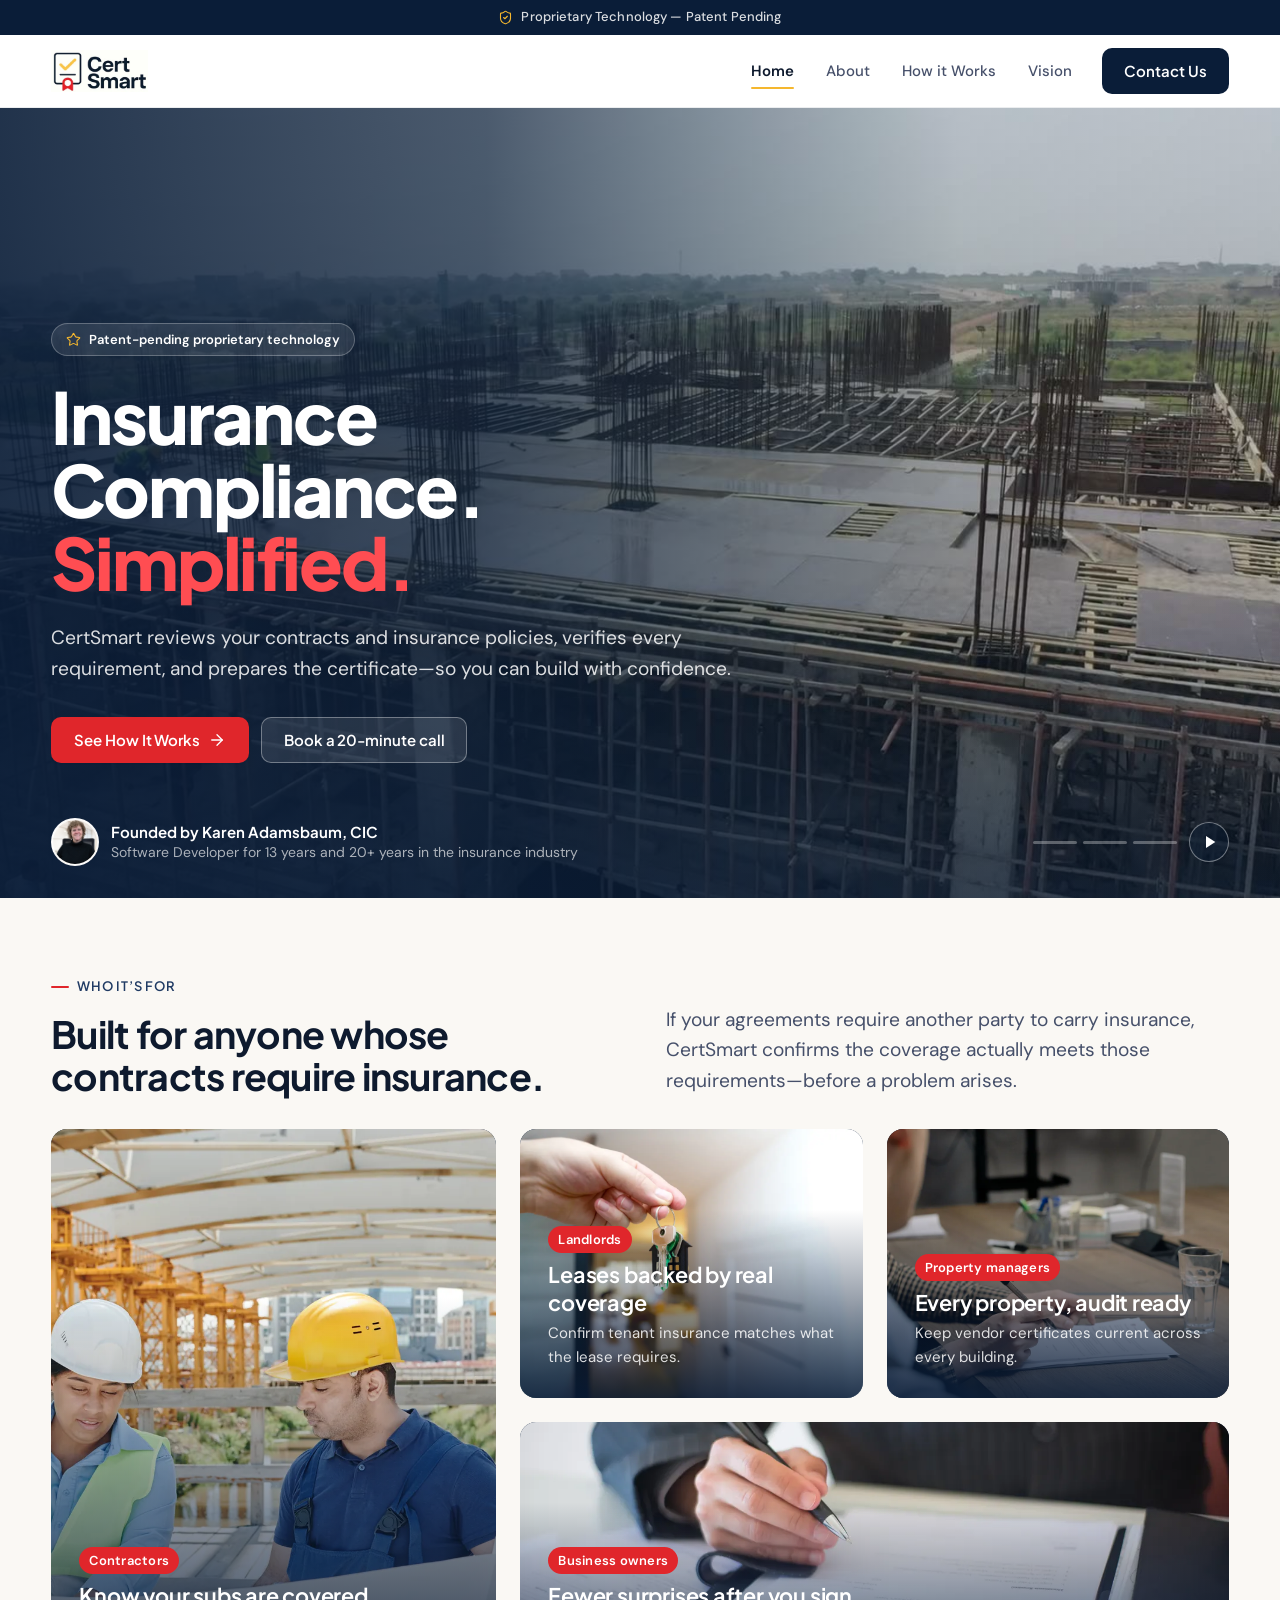
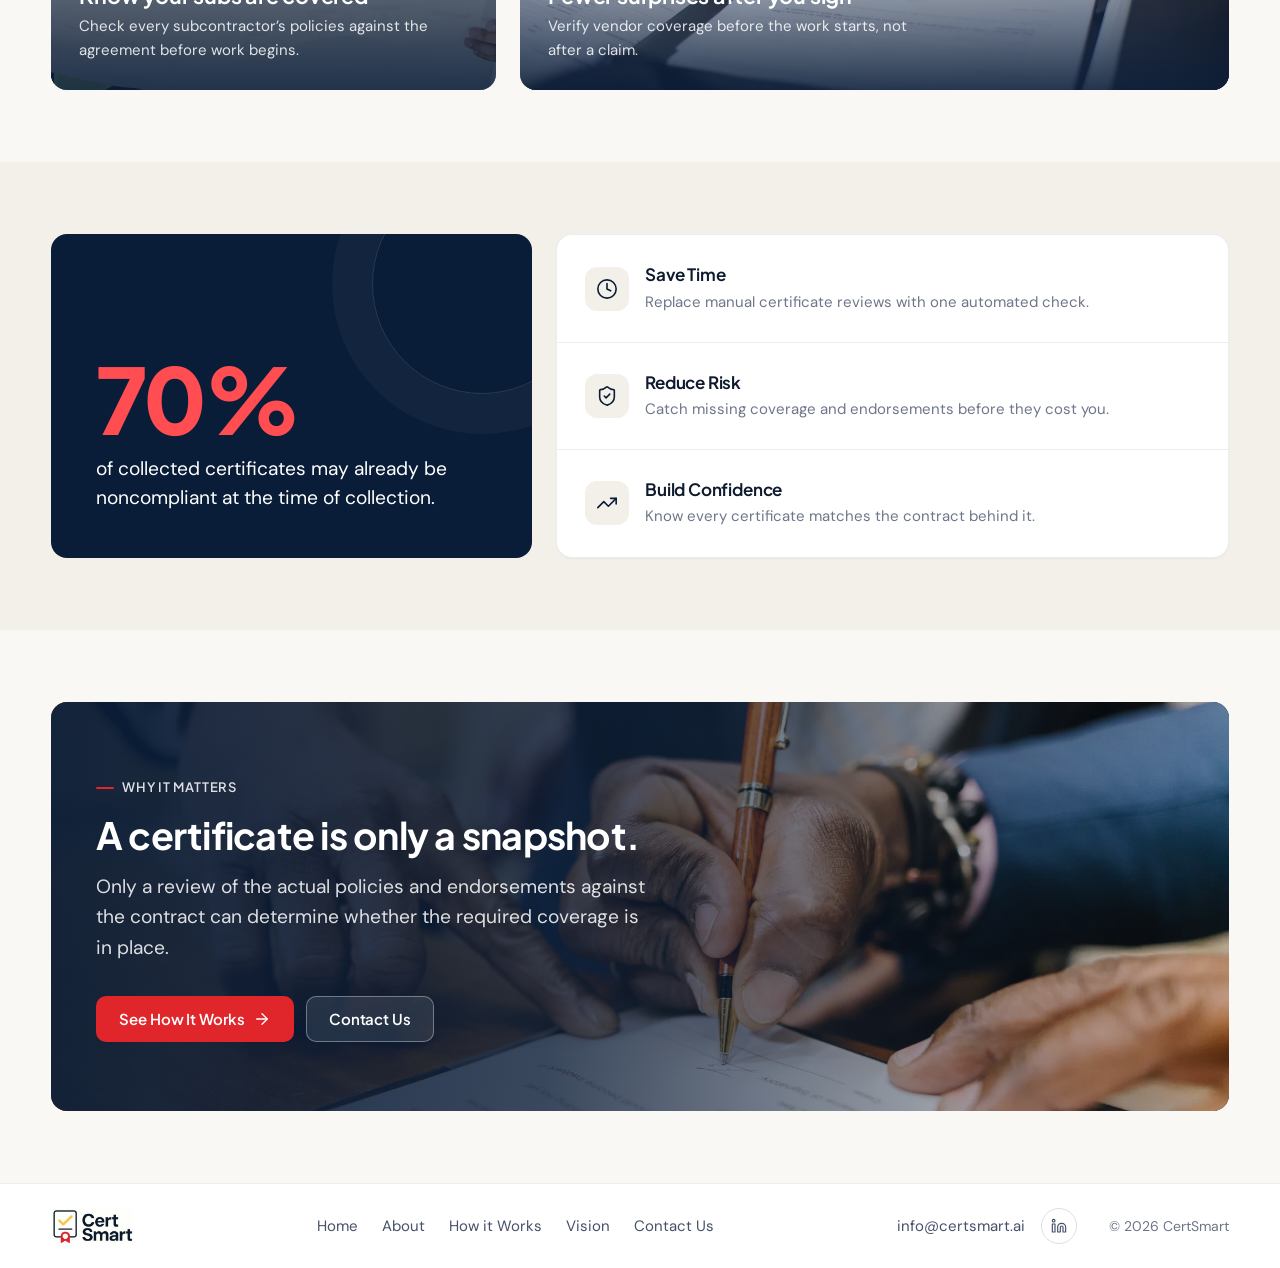
==== commit efea3a5e: "Remove 'What CertSmart checks' section from Home Co-Authored-By: Claude Opus 5.5 <noreply@anthropic." ====
--- a/index.html
+++ b/index.html
@@ -13,7 +13,7 @@
   <link rel="preconnect" href="https://fonts.googleapis.com">
   <link rel="preconnect" href="https://fonts.gstatic.com" crossorigin>
   <link href="https://fonts.googleapis.com/css2?family=DM+Sans:opsz,wght@9..40,400..600&amp;family=Plus+Jakarta+Sans:wght@500..800&amp;display=swap" rel="stylesheet">
-  <link rel="stylesheet" href="css/style.css?v=20261126c">
+  <link rel="stylesheet" href="css/style.css?v=20261127a">
 </head>
 <body class="page-home">
   <div class="patent-bar">
@@ -107,28 +107,6 @@
 
     <section class="section section--alt">
       <div class="wrap">
-        <div class="section-head">
-          <div>
-            <span class="eyebrow">What CertSmart checks</span>
-            <h2 class="h2">Every requirement, checked against the contract.</h2>
-          </div>
-          <p>A certificate lists coverage. CertSmart reads the policies and endorsements behind it.</p>
-        </div>
-        <div class="checks-groups">
-          <div class="chip-group">
-            <h3>Coverage</h3>
-            <ul class="chips"><li class="chip"><svg class="icon" viewBox="0 0 24 24" aria-hidden="true"><path d="M20 6 9 17l-5-5"/></svg>General Liability</li><li class="chip"><svg class="icon" viewBox="0 0 24 24" aria-hidden="true"><path d="M20 6 9 17l-5-5"/></svg>Auto Liability</li><li class="chip"><svg class="icon" viewBox="0 0 24 24" aria-hidden="true"><path d="M20 6 9 17l-5-5"/></svg>Umbrella / Excess</li><li class="chip"><svg class="icon" viewBox="0 0 24 24" aria-hidden="true"><path d="M20 6 9 17l-5-5"/></svg>Workers&rsquo; Compensation</li><li class="chip"><svg class="icon" viewBox="0 0 24 24" aria-hidden="true"><path d="M20 6 9 17l-5-5"/></svg>Professional Liability (E&amp;O)</li></ul>
-          </div>
-          <div class="chip-group">
-            <h3>Endorsements &amp; terms</h3>
-            <ul class="chips"><li class="chip"><svg class="icon" viewBox="0 0 24 24" aria-hidden="true"><path d="M20 6 9 17l-5-5"/></svg>Additional Insured &middot; Ongoing Ops</li><li class="chip"><svg class="icon" viewBox="0 0 24 24" aria-hidden="true"><path d="M20 6 9 17l-5-5"/></svg>Additional Insured &middot; Completed Ops</li><li class="chip"><svg class="icon" viewBox="0 0 24 24" aria-hidden="true"><path d="M20 6 9 17l-5-5"/></svg>Waiver of Subrogation</li><li class="chip"><svg class="icon" viewBox="0 0 24 24" aria-hidden="true"><path d="M20 6 9 17l-5-5"/></svg>Primary &amp; Non-Contributory</li><li class="chip"><svg class="icon" viewBox="0 0 24 24" aria-hidden="true"><path d="M20 6 9 17l-5-5"/></svg>Notice of Cancellation</li><li class="chip"><svg class="icon" viewBox="0 0 24 24" aria-hidden="true"><path d="M20 6 9 17l-5-5"/></svg>Carrier A.M. Best Rating</li></ul>
-          </div>
-        </div>
-      </div>
-    </section>
-
-    <section class="section">
-      <div class="wrap">
         <div class="who-grid">
           <div class="stat-card">
             <span class="n">70%</span>
@@ -152,7 +130,7 @@
       </div>
     </section>
 
-    <section class="section section--tight-top">
+    <section class="section">
       <div class="wrap">
         <div class="photo-band">
           <img src="assets/img/photo-signing.webp" alt="Two people signing a contract at a wooden desk" loading="lazy">
@@ -188,6 +166,6 @@
     </div>
   </footer>
 
-  <script src="js/main.js?v=20261125y"></script>
+  <script src="js/main.js?v=20261127a"></script>
 </body>
 </html>
--- a/css/style.css
+++ b/css/style.css
@@ -560,34 +560,39 @@
 .quote:not(.quote--dark) figcaption b { color: var(--ink); }
 
 /* ---------- Vision ---------- */
-.vision-grid {
-  display: grid;
-  grid-template-columns: minmax(0, 1.1fr) minmax(0, 0.9fr);
-  gap: var(--gap-lg);
-  align-items: stretch;
-}
+/* Full-height split: copy left, founder photo bleeds to the right edge */
+.vision-hero {
+  display: grid;
+  grid-template-columns: minmax(0, 1.2fr) minmax(0, 0.8fr);
+  min-height: clamp(560px, calc(100vh - 110px), 940px);
+}
+.vision-copy-wrap {
+  display: flex; align-items: center;
+  padding: var(--section) var(--gap-lg) var(--section) var(--gutter);
+}
+.vision-copy { max-width: 44rem; }
 .vision-copy .h1 { margin-bottom: var(--s-5); }
 .portrait {
-  position: relative;
-  min-height: 460px;
-  border-radius: var(--r-card);
-  overflow: hidden;
+  position: relative; isolation: isolate; overflow: hidden;
+  display: flex; align-items: flex-end; justify-content: center;
   background: #EFEBE3 url(../assets/img/office-bg.jpg) center / cover;
-  border: 1px solid var(--line);
-  display: flex; align-items: flex-end; justify-content: center;
-}
-.portrait .karen { width: 88%; position: relative; }
+}
+.portrait .karen { position: relative; z-index: -1; width: min(92%, 38rem); }
+/* navy fade at the bottom so the quote reads on the photo */
+.portrait::after {
+  content: ""; position: absolute; inset: auto 0 0 0; height: 45%; z-index: 0;
+  background: linear-gradient(0deg, rgba(10, 29, 56, 0.9) 0%, rgba(10, 29, 56, 0.55) 45%, rgba(10, 29, 56, 0) 100%);
+  pointer-events: none;
+}
 .portrait-quote {
-  position: absolute; left: var(--s-4); right: var(--s-4); bottom: var(--s-4);
+  position: absolute; z-index: 1;
+  left: clamp(20px, 3vw, 40px); right: clamp(20px, 3vw, 40px); bottom: clamp(20px, 3vw, 40px);
   margin: 0;
-  background: var(--surface);
-  border-radius: var(--r-inner);
-  padding: var(--s-4) var(--s-5);
-  box-shadow: var(--shadow-lg);
+  padding-left: var(--s-4);
   border-left: 3px solid var(--gold);
 }
-.portrait-quote p { font-family: var(--font-head); font-weight: 600; font-size: var(--fs-quote); line-height: 1.45; color: var(--ink); letter-spacing: -0.01em; }
-.portrait-quote cite { display: block; margin-top: var(--s-2); font-style: normal; font-size: var(--fs-small); line-height: var(--lh-small); color: var(--muted); }
+.portrait-quote p { font-family: var(--font-head); font-weight: 600; font-size: var(--fs-h3-lg); line-height: 1.4; color: #fff; letter-spacing: -0.01em; }
+.portrait-quote cite { display: block; margin-top: var(--s-2); font-style: normal; font-size: var(--fs-small); line-height: var(--lh-small); color: var(--gold); font-weight: 600; }
 
 .future-head { margin-bottom: var(--s-6); }
 
@@ -824,7 +829,7 @@
 .photo-badge small { display: block; font-size: var(--fs-small); color: var(--muted); line-height: var(--lh-small); }
 
 @media (max-width: 960px) {
-  .section-head, .photo-split, .checks-groups { grid-template-columns: 1fr; }
+  .section-head, .photo-split { grid-template-columns: 1fr; }
   .audience { grid-template-columns: repeat(2, minmax(0, 1fr)); grid-template-rows: none; grid-auto-rows: 260px; }
   .audience .tile:first-child, .audience .tile:last-child { grid-row: auto; grid-column: 1 / -1; }
 }
@@ -840,34 +845,6 @@
   .photo-band::before { background: linear-gradient(180deg, rgba(10, 29, 56, 0.35) 0%, rgba(10, 29, 56, 0.92) 55%); }
   .band-actions .btn { flex: 1 1 auto; }
 }
-
-/* ---------- What CertSmart checks (coverage + endorsement chips) ---------- */
-.checks-groups { display: grid; grid-template-columns: repeat(2, minmax(0, 1fr)); gap: var(--gap); align-items: stretch; }
-.chip-group {
-  background: var(--surface);
-  border: 1px solid var(--line);
-  border-radius: var(--r-card);
-  box-shadow: var(--shadow-sm);
-  padding: var(--pad-card);
-}
-.chip-group h3 {
-  font-size: var(--fs-label); font-weight: 600;
-  letter-spacing: 0.06em; text-transform: uppercase;
-  color: var(--muted); margin-bottom: var(--s-4);
-}
-.chips { list-style: none; margin: 0; padding: 0; display: flex; flex-wrap: wrap; gap: var(--s-2); }
-.chip {
-  display: inline-flex; align-items: center; gap: 6px;
-  padding: 7px 14px 7px 10px;
-  border-radius: 999px;
-  background: var(--bg);
-  border: 1px solid var(--line-strong);
-  font-size: var(--fs-small); font-weight: 500; color: var(--ink);
-  line-height: var(--lh-small);
-  transition: border-color var(--ease), background-color var(--ease);
-}
-.chip .icon { width: 15px; height: 15px; stroke-width: 2.25; color: var(--navy-600); }
-.chip:hover { border-color: rgba(10, 29, 56, 0.28); background: var(--surface); }
 
 /* ---------- Founder credentials (About) ---------- */
 .fact-list { list-style: none; margin: var(--s-5) 0 0; padding: 0; display: grid; gap: var(--s-3); }
@@ -920,11 +897,12 @@
   .main-nav a.nav-cta { margin: var(--s-2) 0 0; text-align: center; }
   .nav-toggle { display: inline-flex; }
 
-  .split, .how-grid, .vision-grid, .contact-grid, .who-grid { grid-template-columns: 1fr; }
+  .split, .how-grid, .vision-hero, .contact-grid, .who-grid { grid-template-columns: 1fr; }
+  .vision-hero { min-height: 0; }
+  .vision-copy-wrap { padding: var(--section) var(--gutter); }
   .hero-film::before { background: linear-gradient(0deg, rgba(10, 29, 56, 0.92) 0%, rgba(10, 29, 56, 0.7) 55%, rgba(10, 29, 56, 0.35) 100%); }
-  .portrait { min-height: 0; flex-direction: column; align-items: center; padding-top: var(--s-6); }
-  .portrait .karen { width: min(82%, 440px); }
-  .portrait-quote { position: relative; left: auto; right: auto; bottom: auto; align-self: stretch; margin: -24px var(--s-4) var(--s-4); }
+  .portrait { min-height: clamp(420px, 95vw, 640px); }
+  .portrait .karen { width: min(86%, 30rem); }
   .stat-card { min-height: 0; }
 }
 
